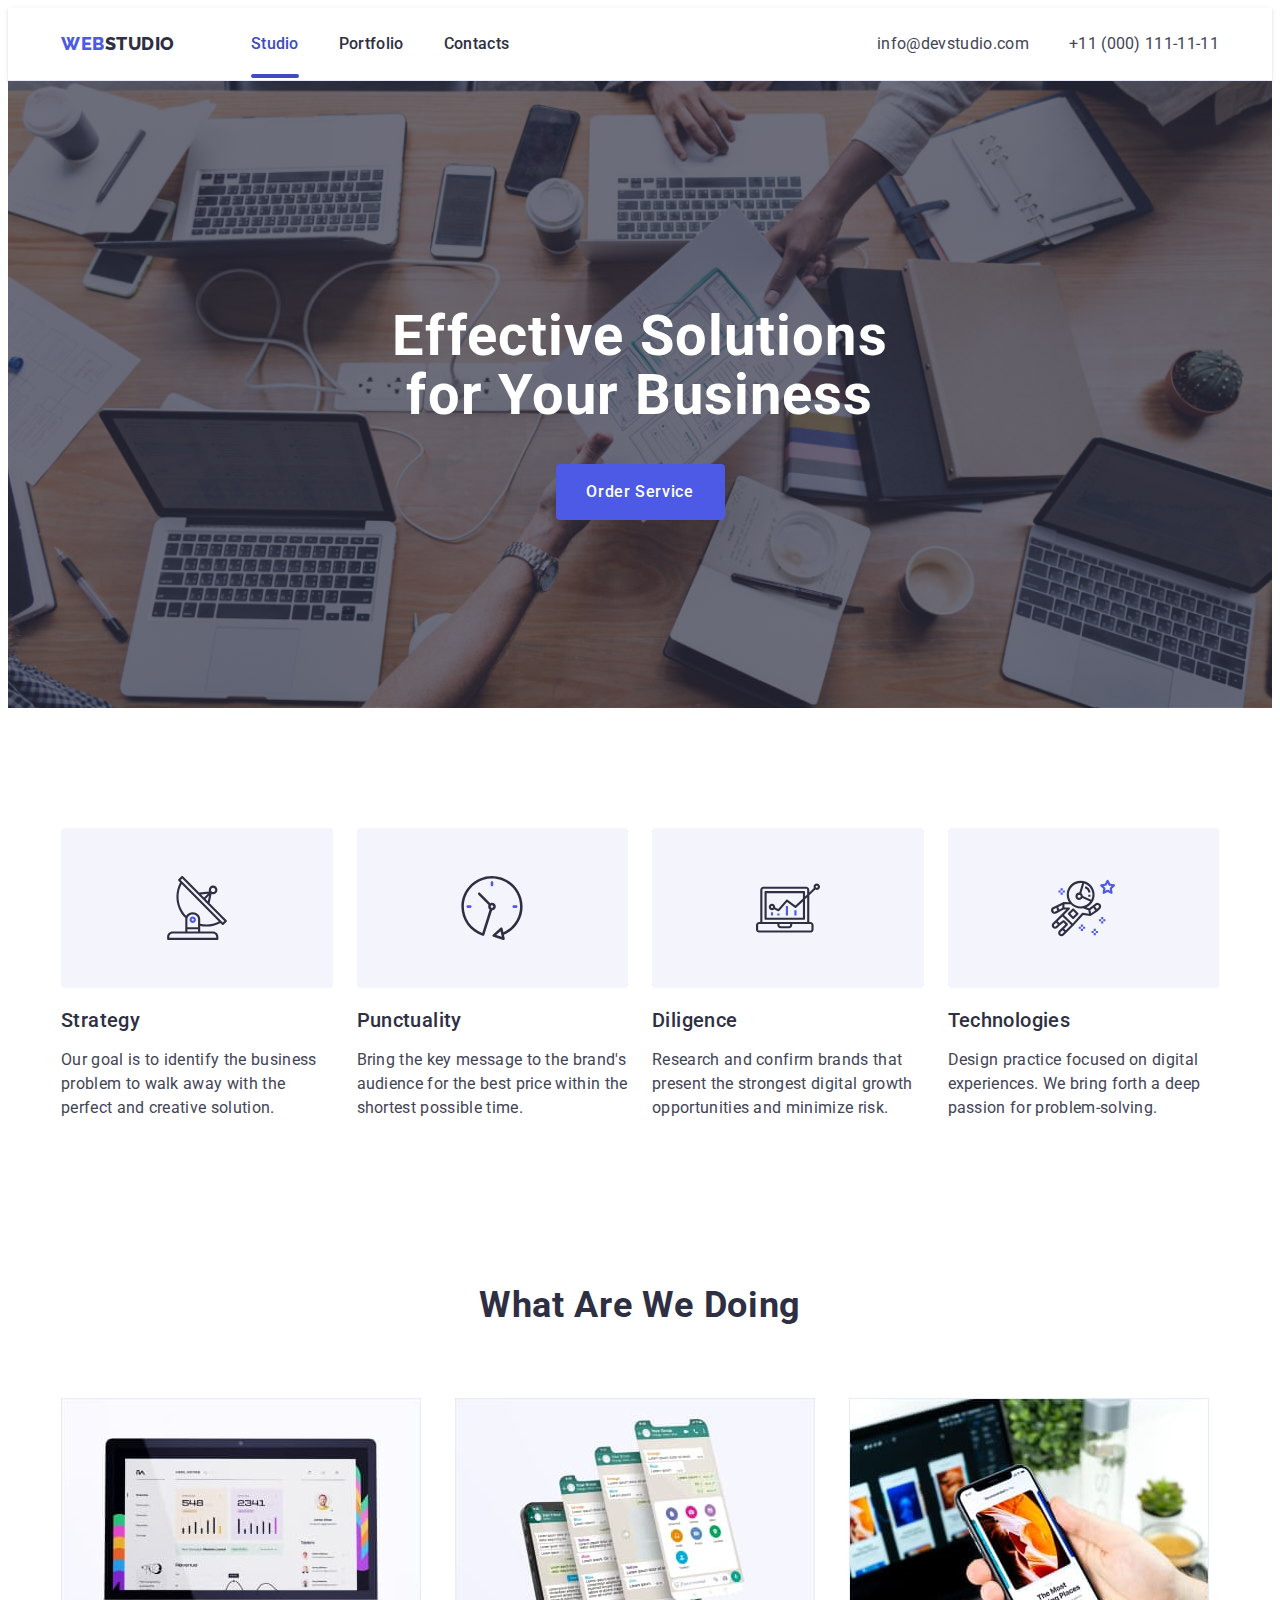
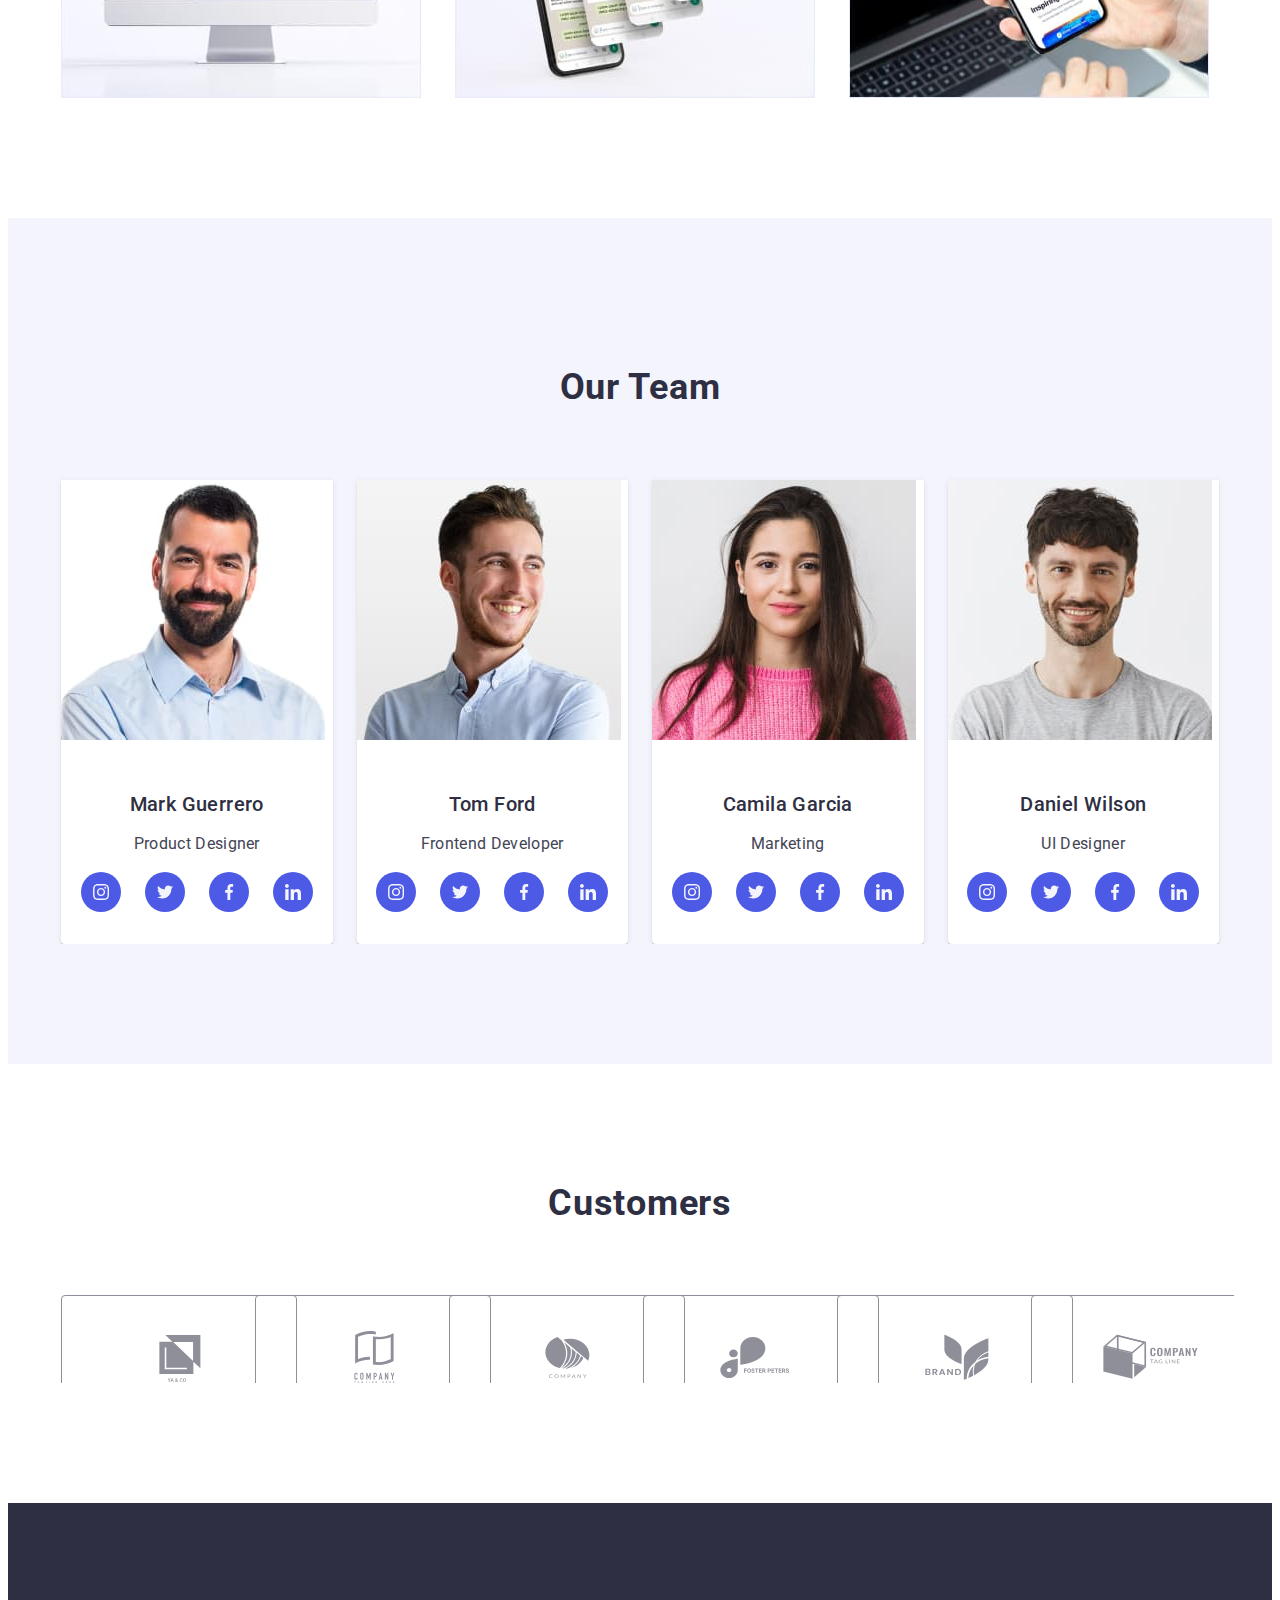
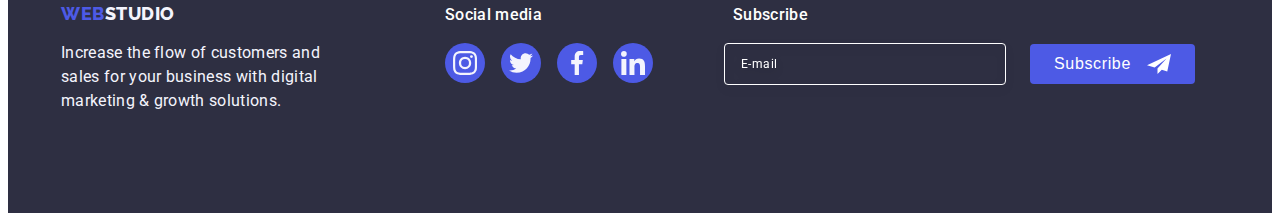
==== index.html @ 688240e3 "Initial commit" ====
<!DOCTYPE html>
<html lang="en">
  <head>
    <meta charset="UTF-8" />
    <meta name="description" content="Effective Solutions for Your Business" />
    <title>Web Studio</title>
    <link rel="preconnect" href="https://fonts.googleapis.com" />
    <link rel="preconnect" href="https://fonts.gstatic.com" />
    <link rel="preconnect" href="https://fonts.gstatic.com" />
    <link
      href="https://fonts.googleapis.com/css2?family=Roboto:wght@400;700&display=swap"
      rel="stylesheet"
    />
    <link rel="preconnect" href="https://fonts.googleapis.com" />
    <link rel="preconnect" href="https://fonts.gstatic.com" crossorigin />
    <link
      href="https://fonts.googleapis.com/css2?family=Raleway:wght@400;700&display=swap"
      rel="stylesheet"
    />
    <link
      rel="stylesheet"
      href="https://cdnjs.cloudflare.com/ajax/libs/modern-normalize/2.0.0/modern-normalize.min.css"
      integrity="sha512-4xo8blKMVCiXpTaLzQSLSw3KFOVPWhm/TRtuPVc4WG6kUgjH6J03IBuG7JZPkcWMxJ5huwaBpOpnwYElP/m6wg=="
      crossorigin="anonymous"
      referrerpolicy="no-referrer"
    />
    <link rel="stylesheet" href="./css/styles.css" />
  </head>
  <body>
    <header class="header">
      <div class="container">
        <nav class="page-nav">
          <a class="logo link" href="./index.html" target="_self"
            >Web<span class="logo-web">Studio</span></a
          >
          <ul class="list">
            <li>
              <a
                class="nav-link link current-page"
                href="./index.html"
                target="_self"
                >Studio</a
              >
            </li>
            <li>
              <a class="nav-link link" href="./portfolio.html" target="_self"
                >Portfolio</a
              >
            </li>
            <li>
              <a class="nav-link link" href="">Contacts</a>
            </li>
          </ul>
        </nav>

        <address class="address">
          <ul class="list">
            <li>
              <a
                class="address-link link"
                href="mailto:info@devstudio.com"
                target="_blank"
                >info@devstudio.com</a
              >
            </li>
            <li>
              <a
                class="address-link link"
                href="tel:+110001111111"
                target="_blank"
                >+11 (000) 111-11-11</a
              >
            </li>
          </ul>
        </address>
      </div>
    </header>
    <main>
      <section class="hero">
        <div class="container">
          <h1 class="page-title">Effective Solutions for Your Business</h1>
          <button class="button" type="button" data-modal-open>
            Order Service
          </button>
        </div>
      </section>

      <section class="section-two">
        <div class="container">
          <h2 hidden class="section-title">List</h2>
          <ul class="list">
            <li class="item">
              <div class="icon-div">
                <svg class="hero-icon" width="64" height="64">
                  <use href="./images/icons.svg#icon-antenna"></use>
                </svg>
              </div>
              <h3 class="title">Strategy</h3>
              <p class="text">
                Our goal is to identify the business problem to walk away with
                the perfect and creative solution.
              </p>
            </li>
            <li class="item">
              <div class="icon-div">
                <svg class="hero-icon" width="64" height="64">
                  <use href="./images/icons.svg#icon-clock"></use>
                </svg>
              </div>
              <h3 class="title">Punctuality</h3>
              <p class="text">
                Bring the key message to the brand's audience for the best price
                within the shortest possible time.
              </p>
            </li>
            <li class="item">
              <div class="icon-div">
                <svg class="hero-icon" width="64" height="64">
                  <use href="./images/icons.svg#icon-diagram"></use>
                </svg>
              </div>
              <h3 class="title">Diligence</h3>
              <p class="text">
                Research and confirm brands that present the strongest digital
                growth opportunities and minimize risk.
              </p>
            </li>
            <li class="item">
              <div class="icon-div">
                <svg class="hero-icon" width="64" height="64">
                  <use href="./images/icons.svg#icon-astronaut"></use>
                </svg>
              </div>
              <h3 class="title">Technologies</h3>
              <p class="text">
                Design practice focused on digital experiences. We bring forth a
                deep passion for problem-solving.
              </p>
            </li>
          </ul>
        </div>
      </section>

      <section class="section-three">
        <div class="container">
          <h2 class="section-title">What are we doing</h2>
          <ul class="list">
            <li class="item">
              <img
                src="./images/rectangle-71.jpg"
                alt="iMac"
                width="360"
                height="300"
              />
            </li>
            <li class="item">
              <img
                src="./images/rectangle-72.jpg"
                alt="iPhone"
                width="360"
                height="300"
              />
            </li>
            <li class="item">
              <img
                src="./images/rectangle-73.jpg"
                alt="Macbook and iPhone"
                width="360"
                height="300"
              />
            </li>
          </ul>
        </div>
      </section>

      <section class="section-four">
        <div class="container">
          <h2 class="section-title">Our Team</h2>
          <ul class="list">
            <li class="team-li">
              <img
                src="./images/img.jpg"
                alt="photo Mark Guerrero"
                width="264"
                height="260"
              />
              <div class="team-desc">
                <h3 class="title">Mark Guerrero</h3>
                <p class="text">Product Designer</p>
                <ul class="list">
                  <li class="item">
                    <a href="" class="team-link">
                      <svg class="icon" width="16" height="16">
                        <use href="./images/icons.svg#icon-instagram"></use>
                      </svg>
                    </a>
                  </li>
                  <li class="item">
                    <a href="" class="team-link">
                      <svg class="icon" width="16" height="16">
                        <use href="./images/icons.svg#icon-twitter"></use>
                      </svg>
                    </a>
                  </li>
                  <li class="item">
                    <a href="" class="team-link">
                      <svg class="icon" width="16" height="16">
                        <use href="./images/icons.svg#icon-facebook"></use>
                      </svg>
                    </a>
                  </li>
                  <li class="item">
                    <a href="" class="team-link">
                      <svg class="icon" width="16" height="16">
                        <use href="./images/icons.svg#icon-linkedin"></use>
                      </svg>
                    </a>
                  </li>
                </ul>
              </div>
            </li>
            <li class="team-li">
              <img
                src="./images/img-2.jpg"
                alt="photo Tom Ford"
                width="264"
                height="260"
              />
              <div class="team-desc">
                <h3 class="title">Tom Ford</h3>
                <p class="text">Frontend Developer</p>
                <ul class="list">
                  <li class="item">
                    <a href="" class="team-link">
                      <svg class="icon" width="16" height="16">
                        <use href="./images/icons.svg#icon-instagram"></use>
                      </svg>
                    </a>
                  </li>
                  <li class="item">
                    <a href="" class="team-link">
                      <svg class="icon" width="16" height="16">
                        <use href="./images/icons.svg#icon-twitter"></use>
                      </svg>
                    </a>
                  </li>
                  <li class="item">
                    <a href="" class="team-link">
                      <svg class="icon" width="16" height="16">
                        <use href="./images/icons.svg#icon-facebook"></use>
                      </svg>
                    </a>
                  </li>
                  <li class="item">
                    <a href="" class="team-link">
                      <svg class="icon" width="16" height="16">
                        <use href="./images/icons.svg#icon-linkedin"></use>
                      </svg>
                    </a>
                  </li>
                </ul>
              </div>
            </li>
            <li class="team-li">
              <img
                src="./images/img-3.jpg"
                alt="photo Camila Garcia"
                width="264"
                height="260"
              />
              <div class="team-desc">
                <h3 class="title">Camila Garcia</h3>
                <p class="text">Marketing</p>
                <ul class="list">
                  <li class="item">
                    <a href="" class="team-link">
                      <svg class="icon" width="16" height="16">
                        <use href="./images/icons.svg#icon-instagram"></use>
                      </svg>
                    </a>
                  </li>
                  <li class="item">
                    <a href="" class="team-link">
                      <svg class="icon" width="16" height="16">
                        <use href="./images/icons.svg#icon-twitter"></use>
                      </svg>
                    </a>
                  </li>
                  <li class="item">
                    <a href="" class="team-link">
                      <svg class="icon" width="16" height="16">
                        <use href="./images/icons.svg#icon-facebook"></use>
                      </svg>
                    </a>
                  </li>
                  <li class="item">
                    <a href="" class="team-link">
                      <svg class="icon" width="16" height="16">
                        <use href="./images/icons.svg#icon-linkedin"></use>
                      </svg>
                    </a>
                  </li>
                </ul>
              </div>
            </li>
            <li class="team-li">
              <img
                src="./images/img-4.jpg"
                alt="photo Daniel Wilson"
                width="264"
                height="260"
              />
              <div class="team-desc">
                <h3 class="title">Daniel Wilson</h3>
                <p class="text">UI Designer</p>
                <ul class="list">
                  <li class="item">
                    <a href="" class="team-link">
                      <svg class="icon" width="16" height="16">
                        <use href="./images/icons.svg#icon-instagram"></use>
                      </svg>
                    </a>
                  </li>
                  <li class="item">
                    <a href="" class="team-link">
                      <svg class="icon" width="16" height="16">
                        <use href="./images/icons.svg#icon-twitter"></use>
                      </svg>
                    </a>
                  </li>
                  <li class="item">
                    <a href="" class="team-link">
                      <svg class="icon" width="16" height="16">
                        <use href="./images/icons.svg#icon-facebook"></use>
                      </svg>
                    </a>
                  </li>
                  <li class="item">
                    <a href="" class="team-link">
                      <svg class="icon" width="16" height="16">
                        <use href="./images/icons.svg#icon-linkedin"></use>
                      </svg>
                    </a>
                  </li>
                </ul>
              </div>
            </li>
          </ul>
        </div>
      </section>
      <section class="section-five">
        <div class="container">
          <h2 class="section-title">Customers</h2>
          <ul class="list">
            <li class="item">
              <a href="" class="link">
                <svg class="customers-icon" width="104" height="56">
                  <use href="./images/icons.svg#icon-logo-6"></use>
                </svg>
              </a>
            </li>
            <li class="item">
              <a href="" class="link">
                <svg class="customers-icon" width="104" height="56">
                  <use href="./images/icons.svg#icon-logo-5"></use>
                </svg>
              </a>
            </li>
            <li class="item">
              <a href="" class="link">
                <svg class="customers-icon" width="104" height="56">
                  <use href="./images/icons.svg#icon-logo-4"></use>
                </svg>
              </a>
            </li>
            <li class="item">
              <a href="" class="link">
                <svg class="customers-icon" width="104" height="56">
                  <use href="./images/icons.svg#icon-logo-3"></use>
                </svg>
              </a>
            </li>
            <li class="item">
              <a href="" class="link">
                <svg class="customers-icon" width="104" height="56">
                  <use href="./images/icons.svg#icon-logo-2"></use>
                </svg>
              </a>
            </li>
            <li class="item">
              <a href="" class="link">
                <svg class="customers-icon" width="104" height="56">
                  <use href="./images/icons.svg#icon-logo-1"></use>
                </svg>
              </a>
            </li>
          </ul>
        </div>
      </section>
    </main>

    <footer class="footer">
      <div class="container">
        <div class="footer-logo-div">
          <a class="logo link" href="./index.html" target="_self"
            >Web<span class="logo-web">Studio</span></a
          >
          <p class="text">
            Increase the flow of customers and sales for your business with
            digital marketing & growth solutions.
          </p>
        </div>
        <div class="footer-social-div">
          <p class="footer-title">Social media</p>
          <ul class="list">
            <li class="item">
              <a href="" class="link">
                <svg class="icon social-icon" width="24" height="24">
                  <use href="./images/icons.svg#icon-instagram"></use>
                </svg>
              </a>
            </li>
            <li class="item">
              <a href="" class="link">
                <svg class="icon social-icon" width="24" height="24">
                  <use href="./images/icons.svg#icon-twitter"></use>
                </svg>
              </a>
            </li>
            <li class="item">
              <a href="" class="link">
                <svg class="icon social-icon" width="24" height="24">
                  <use href="./images/icons.svg#icon-facebook"></use>
                </svg>
              </a>
            </li>
            <li class="item">
              <a href="" class="link">
                <svg class="icon social-icon" width="24" height="24">
                  <use href="./images/icons.svg#icon-linkedin"></use>
                </svg>
              </a>
            </li>
          </ul>
        </div>
        <div class="footer-subscribe-div">
          <p class="footer-subscribe-label">Subscribe</p>
          <form class="footer-form">
            <label class="footer-input-label">
              <input
                type="email"
                class="footer-input"
                placeholder="E-mail"
                name="email"
                id="footer-sub-email"
                required
              />
            </label>
            <button class="subscribe-button" type="submit">
              Subscribe
              <svg width="24" height="24" class="subscribe-button-icon">
                <use href="./images/icons.svg#icon-plane"></use>
              </svg>
            </button>
          </form>
        </div>
      </div>
    </footer>
    <div class="backdrop is-hidden" data-modal>
      <div class="modal">
        <button type="button" data-modal-close class="button-close">
          <svg width="8" height="8">
            <use href="./images/icons.svg#icon-close"></use>
          </svg>
        </button>
        <p class="modal-label">Leave your contacts and we will call you back</p>
        <form class="modal-form">
          <div class="modal-input-container">
            <label class="label-input" for="user-name">Name</label>
            <div class="form-input-div">
              <input
                class="form-input"
                type="text"
                name="user-name"
                id="user-name"
                autofocus
              />
              <svg width="18" height="24" class="form-input-icon">
                <use href="./images/icons.svg#icon-person"></use>
              </svg>
            </div>
          </div>
          <div class="modal-input-container">
            <label class="label-input" for="phone">Phone</label>
            <div class="form-input-div">
              <input class="form-input" type="tel" name="phone" id="phone" />
              <svg width="18" height="24" class="form-input-icon">
                <use href="./images/icons.svg#icon-phone"></use>
              </svg>
            </div>
          </div>
          <div class="modal-input-container">
            <label class="label-input" for="email">Email</label>
            <div class="form-input-div">
              <input class="form-input" type="email" name="email" id="email" />
              <svg width="18" height="24" class="form-input-icon">
                <use href="./images/icons.svg#icon-email"></use>
              </svg>
            </div>
          </div>
          <div class="modal-textarea-container">
            <label class="label-input" for="user-comment">Comment</label>
            <textarea
              class="form-textarea"
              name="user-comment"
              placeholder="Text input"
              id="user-comment"
            ></textarea>
          </div>
          <div class="policy-div">
            <input
              type="checkbox"
              name="user-privacy"
              id="user-privacy"
              class="checkbox visually-hidden"
              value="true"
            />
            <label for="user-privacy" class="label-policy">
              <span class="custom-checkbox">
                <svg class="icon-check" width="10" height="8">
                  <use href="./images/icons.svg#icon-check"></use>
                </svg>
              </span>
              I accept the terms and conditions of the
              <a href="" class="policy-link">Privacy Policy</a>
            </label>
          </div>
          <button type="submit" class="submit-btn">Send</button>
        </form>
      </div>
    </div>
    <script src="./js/modal.js"></script>
  </body>
</html>
---- css/styles.css ----
:root {
  --main-text-color: #2e2f42;
  --hover-link-color: #404bbf;
  --button-default-background: #4d5ae5;
  --button-hover-background: #404bbf;
  --filter-button-default-background: #f4f4fd;
  --filter-button-default-color: #4d5ae5;
  --address-link-color: #434455;
  --ocean-color: #404bbf;
  --white-color: #ffffff;
  --slate-color: #8e8f99;
}

body {
  font-family: "Roboto", sans-serif;
  color: #434455;
  background-color: #ffffff;
  line-height: 1.5;
  letter-spacing: 0.02em;
}

img {
  display: block;
}

.container:not(.footer .container):not(.header .container) {
  display: flex;
  flex-direction: column;
  flex-wrap: wrap;
}

.container {
  max-width: 1158px;
  margin-left: auto;
  margin-right: auto;
  padding: 0 15px;
  overflow: hidden;
}

.logo {
  font-family: "Raleway", sans-serif;
  font-weight: 800;
  font-size: 18px;
  line-height: 1.17;
  letter-spacing: 0.03em;
  text-transform: uppercase;
  color: var(--button-default-background);
  margin-right: 76px;
}

.list {
  display: flex;
  gap: 24px;
  list-style: none;
  font-size: 16px;
  padding: 0;
  margin: 0;
}

.nav-link {
  font-weight: 500;
  font-size: 16px;
  line-height: 1.5;
  letter-spacing: 0.02em;
  color: var(--main-text-color);
  padding: 24px 0;
}

.nav-link:hover,
.nav-link:focus {
  color: var(--hover-link-color);
}

/* .nav-link .link::after{
  text-decoration: underline;
} */

.logo-web {
  color: var(--main-text-color);
}

.address {
  font-style: normal;
}

.address-link {
  font-size: 16px;
  line-height: 1.5;
  letter-spacing: 0.02em;
  color: var(--address-link-color);
  transition: color 250ms cubic-bezier(0.4, 0, 0.2, 1);
}

.title {
  color: var(--main-text-color);
  font-size: 20px;
  font-weight: 500;
  line-height: 1.2;
  letter-spacing: 0.02em;
}

.button {
  font-family: "Roboto", sans-serif;
  cursor: pointer;
  font-size: 16px;
  letter-spacing: 0.04em;
  font-weight: 500;
  line-height: 1.5;
}

.link {
  text-decoration: none;
}

.link:hover,
.link:focus {
  text-decoration: underline;
  color: var(--hover-link-color);
}

.address:hover {
  color: var(--hover-link-color);
}

.hero .button {
  color: white;
  background-color: var(--button-default-background);
  min-width: 169px;
  height: 56px;
  border: none;
  border-radius: 4px;
  transition: background-color 250ms cubic-bezier(0.4, 0, 0.2, 1);
}

.section-two {
  padding: 120px 0;
}

.section-two .item {
  width: calc((100% - 72px) / 4);
}

.section-two .item .title {
  margin-bottom: 8px;
}

.section-three {
  padding-bottom: 120px;
}

.section-three .item {
  width: calc((100% - 48px) / 3);
}

.button:hover,
.button:focus {
  background-color: var(--button-hover-background);
  color: white;
}

.hero {
  max-width: 1440px;
  margin-left: auto;
  margin-right: auto;
  background-image: linear-gradient(
      to bottom,
      rgba(46, 47, 66, 0.7),
      rgba(46, 47, 66, 0.7)
    ),
    url(../images/office.jpg);
  background-repeat: no-repeat;
  background-size: cover;
  background-position: center;
  background-color: var(--main-text-color);
}

.page-title {
  font-size: 56px;
  line-height: 1.07;
  text-align: center;
  letter-spacing: 0.02em;
  color: #ffffff;
  max-width: 496px;
}

.text {
  font-size: 16px;
  line-height: 1.5;
  letter-spacing: 0.02em;
  color: var(--address-link-color);
}

.section-title {
  font-size: 36px;
  line-height: 1.11;
  text-align: center;
  text-transform: capitalize;
  color: var(--main-text-color);
  letter-spacing: 0.02em;
  margin-bottom: 72px;
}

.section-four {
  padding: 120px 0;
  background-color: #f4f4fd;
}

.section-four .list {
  justify-content: center;
  align-items: center;
}

.section-four .item {
  width: 40px;
  height: 40px;
}

.team-li {
  background-color: #ffffff;
  width: calc((100% - 72px) / 4);
  border-radius: 0px 0px 4px 4px;
  box-shadow: 0px 1px 6px rgba(46, 47, 66, 0.08),
    0px 1px 1px rgba(46, 47, 66, 0.16), 0px 2px 1px rgba(46, 47, 66, 0.08);
}

.team-desc {
  padding: 32px 0;
}

.team-desc .title {
  text-align: center;
  margin-bottom: 8px;
}

.team-desc .text {
  text-align: center;
}

.header {
  border-bottom: 1px solid #e7e9fc;
  box-shadow: 0px 2px 1px rgba(46, 47, 66, 0.08),
    0px 1px 1px rgba(46, 47, 66, 0.16), 0px 1px 6px rgba(46, 47, 66, 0.08);
}

.header .container {
  display: flex;
  flex-direction: row;
  justify-content: space-between;
  align-items: center;
  flex-wrap: nowrap;
  gap: 50px;
}

.page-nav {
  display: flex;
  align-items: center;
}

.page-nav .list {
  display: flex;
  gap: 40px;
  padding: 24px 0;
  margin: 0 0;
}

.address .list {
  display: flex;
  gap: 40px;
}

.hero {
  padding: 188px 0;
}

.hero .container {
  display: flex;
  flex-direction: column;
  align-items: center;
}

.address {
  flex-shrink: 0;
}

.section-filter {
  padding: 96px 0 120px;
}

.section-filter .list {
  justify-content: center;
  flex-wrap: wrap;
}

.filter-buttons {
  margin-bottom: 72px;
}

.filter-buttons .button {
  transition: color 250ms cubic-bezier(0.4, 0, 0.2, 1),
    background-color 250ms cubic-bezier(0.4, 0, 0.2, 1),
    border-color 250ms cubic-bezier(0.4, 0, 0.2, 1),
    box-shadow 250ms cubic-bezier(0.4, 0, 0.2, 1);
}

.list .button {
  color: var(--filter-button-default-color);
  background-color: var(--filter-button-default-background);
  border: 1px solid #e7e9fc;
  padding: 12px 24px;
  border-radius: 4px;
}

.filter-buttons .button:hover,
.filter-buttons .button:focus {
  border: 1px solid transparent;
  background-color: var(--button-hover-background);
  color: white;
  box-shadow: 0px 3px 1px rgba(0, 0, 0, 0.1), 0px 2px 1px rgba(0, 0, 0, 0.08),
    0px 2px 2px rgba(0, 0, 0, 0.12);
}

.filter-list {
  column-gap: 24px;
  row-gap: 48px;
}

.filter-list .item {
  width: calc((100% - 48px) / 3);
}

.filter-list .item-desc {
  padding: 32px 16px;
  border: 1px solid #e7e9fc;
  border-top: none;
}

.filter-list .title {
  margin-bottom: 8px;
}

.filter-list .link {
  display: block;
  transition: box-shadow 250ms cubic-bezier(0.4, 0, 0.2, 1);
}

.filter-list .link:hover,
.filter-list .link:focus {
  box-shadow: 0px 1px 6px rgba(46, 47, 66, 0.08),
    0px 1px 1px rgba(46, 47, 66, 0.16), 0px 2px 1px rgba(46, 47, 66, 0.08);
}

.icon-div {
  display: flex;
  justify-content: center;
  align-items: center;
  background: #f4f4fd;
  height: 112px;
  border-radius: 4px;
  padding: 24px 0;
  margin-bottom: 8px;
}

.icon {
  fill: #f4f4fd;
}

.team-link {
  width: 100%;
  height: 100%;
  background-color: #4d5ae5;
  border-radius: 50%;
  display: flex;
  align-items: center;
  justify-content: center;
  transition: background-color 250ms cubic-bezier(0.4, 0, 0.2, 1);
}

.team-link:hover,
.team-link:focus {
  background-color: var(--ocean-color);
}

.section-five {
  padding: 120px 0;
}

.section-five .section-title {
  margin-top: 0;
  margin-bottom: 72px;
}

.section-five .item {
  height: 88px;
}

.section-five .link {
  display: flex;
  align-items: center;
  justify-content: center;
  padding: 16px 32px;
  border: 1px solid #8e8f99;
  border-radius: 4px;
  fill: #8e8f99;
  color: #8e8f99;
  width: 100%;
  height: 100%;
  transition: border-color 250ms cubic-bezier(0.4, 0, 0.2, 1),
    color 250ms cubic-bezier(0.4, 0, 0.2, 1);
}

.section-five .link:hover,
.section-five .link:focus {
  color: #404bbf;
  border-color: #404bbf;
  fill: #404bbf;
}

/* .section-five .list {
  display: flex;
  flex-wrap: wrap;
} */

.customers-icon {
  fill: currentColor;
}

/* .customers-icon:hover {
  fill: var(--ocean-color);
} */

.overlay {
  position: relative;
  overflow: hidden;
}

.overlay .text {
  position: absolute;
  color: #f4f4fd;
  padding: 40px 32px;
  top: 0;
  left: 0;
  width: 100%;
  height: 100%;
  transform: translateY(100%);
  transition: transform 250ms cubic-bezier(0.4, 0, 0.2, 1);
  background-color: #4d5ae5;
  margin: 0 0;
}

.section-filter .link:hover .text,
.section-filter .link:focus .text {
  transform: translateY(0%);
}

.backdrop {
  position: fixed;
  background: rgba(46, 47, 66, 0.4);
  width: 100%;
  height: 100%;
  top: 0;
  left: 0;
  transition: opacity 250ms cubic-bezier(0.4, 0, 0.2, 1),
    visibility 250ms cubic-bezier(0.4, 0, 0.2, 1);
}

.is-hidden {
  visibility: hidden;
  opacity: 0;
  pointer-events: none;
}

.modal {
  position: absolute;
  background: #fcfcfc;
  left: 50%;
  top: 50%;
  transform: translate(-50%, -50%);
  width: 408px;
  min-height: 584px;
  box-shadow: 0px 1px 1px rgba(0, 0, 0, 0.14), 0px 1px 3px rgba(0, 0, 0, 0.12),
    0px 2px 1px rgba(0, 0, 0, 0.2);
  border-radius: 4px;
  transition: transform 250ms cubic-bezier(0.4, 0, 0.2, 1);
  padding: 72px 24px 24px;
}

.modal .button-close {
  display: flex;
  align-items: center;
  justify-content: center;
  position: absolute;
  background: #e7e9fc;
  border: 1px solid rgba(0, 0, 0, 0.1);
  border-radius: 50%;
  width: 24px;
  height: 24px;
  right: 24px;
  top: 24px;
  z-index: 10;
  cursor: pointer;
  fill: var(--main-text-color);
  padding: 0;
  transition: background-color 250ms cubic-bezier(0.4, 0, 0.2, 1),
    border 250ms cubic-bezier(0.4, 0, 0.2, 1);
}

.modal .button-close:hover,
.modal .button-close:focus {
  border: none;
  background-color: var(--ocean-color);
  fill: var(--white-color);
}

.modal .button-close svg {
  fill: inherit;
  transition: fill 250ms cubic-bezier(0.4, 0, 0.2, 1);
}

.current-page {
  position: relative;
  color: #404bbf;
  transition: color 250ms cubic-bezier(0.4, 0, 0.2, 1);
}
.current-page::after {
  content: "";
  height: 4px;
  width: 100%;
  bottom: -1px;
  left: 0;
  background-color: #404bbf;
  border-radius: 2px;
  position: absolute;
}

.footer {
  background-color: var(--main-text-color);
  padding: 100px 0;
}

.footer-title {
  font-weight: 500;
  font-size: 16px;
  line-height: 1.5;
  color: #f4f4fd;
  letter-spacing: 0.02em;
  color: var(--white-color);
  margin-bottom: 16px;
  margin-top: 0;
}

.footer .list {
  gap: 16px;
}

.footer-logo-div {
  margin-right: 120px;
}

.footer .container {
  display: flex;
  /* gap: 120px; */
  /* align-items: baseline; */
}

.footer-logo-div .link {
  display: inline-block;
  margin-bottom: 16px;
}

.footer .logo-web {
  color: #f4f4fd;
}

.footer-logo-div .text {
  max-width: 264px;
  color: #f4f4fd;
  margin: 0 0;
}

.footer-social-div {
  margin-right: 80px;
}

.footer-social-div .item {
  width: 40px;
  height: 40px;
}

.footer-social-div .link {
  width: 100%;
  height: 100%;
  background-color: var(--button-default-background);
  border-radius: 50%;
  display: flex;
  justify-content: center;
  align-items: center;
  transition: background-color 250ms cubic-bezier(0.4, 0, 0.2, 1);
}

.footer-social-div .link:hover,
.footer-social-div .link:focus {
  background-color: #31d0aa;
}

.footer-form {
  display: flex;
  justify-content: center;
  align-items: center;
  max-width: 453px;
  gap: 24px;
}

input,
textarea {
  font-family: inherit;
  border: none;
  margin: 0;
  padding: 0;
}

.footer-input {
  width: 264px;
  height: 40px;
  border-radius: 4px;
  border: 1px solid #ffffff;
  background-color: transparent;
  padding-left: 16px;
  color: var(--white-color);
  outline: none;
  font-size: 12px;
  line-height: 1.5;
  letter-spacing: 0.04em;
  filter: drop-shadow(0px 4px 4px rgba(0, 0, 0, 0.15));
  transition: border-color 250ms cubic-bezier(0.4, 0, 0.2, 1);
}

.footer-input:focus-within {
  border-color: var(--button-default-background);
}

.footer-input::placeholder {
  color: var(--white-color);
  font-style: normal;
  font-weight: 400;
  font-size: 12px;
  line-height: 24px;
  letter-spacing: 0.04em;
}

.subscribe-button {
  min-width: 165px;
  height: 40px;
  display: flex;
  align-items: center;
  justify-content: center;
  letter-spacing: 0.04em;
  color: var(--white-color);
  background-color: var(--button-default-background);
  border-radius: 4px;
  border: none;
  fill: currentColor;
  cursor: pointer;
  font-size: 16px;
  font-weight: 500;
  line-height: 1.5;
  transition: background-color 250ms cubic-bezier(0.4, 0, 0.2, 1);
}

.subscribe-button:is(:hover, :focus) {
  background-color: var(--button-hover-background);
}

.footer-subscribe-label {
  margin: 0 0 16px 0;
  font-weight: 500;
  font-size: 16px;
  line-height: 24px;
  letter-spacing: 0.02em;
  color: #ffffff;
}

.subscribe-button-icon {
  margin-left: 16px;
}

.modal-label {
  font-weight: 500;
  font-size: 16px;
  line-height: 1.5;
  text-align: center;
  letter-spacing: 0.02em;
  color: var(--main-text-color);
  margin-bottom: 16px;
}

/* .modal-form {
  display: flex;
  flex-direction: column;
  align-items: stretch;
  gap: 8px;
} */

.label-input {
  display: block;
  margin-bottom: 4px;
  font-size: 12px;
  line-height: 1.17;
  letter-spacing: 0.04em;
  color: var(--slate-color);
}

.form-input-div {
  position: relative;
}

.form-input-icon {
  padding: 6px 3px;
  position: absolute;
  left: 16px;
  top: 50%;
  transform: translateY(-50%);
  fill: var(--main-text-color);
  transition: fill 250ms cubic-bezier(0.4, 0, 0.2, 1);
}

.form-input {
  padding-left: 38px;
  border: 1px solid rgba(46, 47, 66, 0.4);
  border-radius: 4px;
  height: 40px;
  width: 100%;
  transition: border-color 250ms cubic-bezier(0.4, 0, 0.2, 1);
  background-color: transparent;
  outline: transparent;
}

.form-input:focus {
  border-color: var(--button-default-background);
}

.form-input:focus + svg {
  fill: var(--button-default-background);
}

.form-textarea {
  padding: 8px 16px;
  border: 1px solid rgba(46, 47, 66, 0.4);
  border-radius: 4px;
  resize: none;
  width: 100%;
  height: 120px;
  font-size: 12px;
  line-height: 1.17;
  letter-spacing: 0.04em;
  color: rgba(46, 47, 66, 0.4);
  background-color: transparent;
  outline: transparent;
  transition: border-color 250ms cubic-bezier(0.4, 0, 0.2, 1);
}

.form-textarea::placeholder {
  font-weight: 400;
  font-size: 12px;
  line-height: 1.16;
  letter-spacing: 0.04em;
  color: rgba(46, 47, 66, 0.4);
}

.form-textarea:focus-within {
  border-color: var(--button-default-background);
}

.submit-btn {
  display: block;
  border: none;
  min-width: 169px;
  height: 56px;
  background-color: var(--button-default-background);
  box-shadow: 0px 4px 4px rgba(0, 0, 0, 0.15);
  border-radius: 4px;
  margin: 0 auto;
  color: var(--white-color);
  font-weight: 500;
  font-size: 16px;
  line-height: 1.5;
  letter-spacing: 0.04em;
  cursor: pointer;
  transition: background-color 250ms cubic-bezier(0.4, 0, 0.2, 1);
}

.submit-btn:is(:hover, :focus) {
  background-color: var(--button-hover-background);
}

.visually-hidden {
  position: absolute;
  width: 1px;
  height: 1px;
  margin: -1px;
  border: 0;
  padding: 0;
  white-space: nowrap;
  clip-path: inset(100%);
  clip: rect(0 0 0 0);
  overflow: hidden;
}

.custom-checkbox {
  display: inline-flex;
  justify-content: center;
  align-items: center;
  width: 16px;
  height: 16px;
  border: 1px solid rgba(46, 47, 66, 0.4);
  border-radius: 2px;
  position: relative;
  margin-right: 8px;
  transition: background-color 250ms cubic-bezier(0.4, 0, 0.2, 1),
    border 250ms cubic-bezier(0.4, 0, 0.2, 1),
    fill 250ms cubic-bezier(0.4, 0, 0.2, 1);
  fill: transparent;
}

/* .icon-check {
  fill: transparent;
} */

.modal-form .checkbox:checked + .label-policy .custom-checkbox {
  background-color: var(--ocean-color);
  border: none;
}

.modal-form .checkbox:checked + .label-policy .custom-checkbox {
  fill: var(--filter-button-default-background);
}

.policy-div {
  margin-bottom: 24px;
}

.label-policy {
  font-size: 12px;
  line-height: 1.17;
  letter-spacing: 0.04em;
  color: var(--slate-color);
}

.policy-link {
  color: var(--button-default-background);
}

.modal-form-container {
  margin-bottom: 8px;
}

.modal-input-container {
  margin-bottom: 8px;
}

.modal-textarea-container {
  margin-bottom: 16px;
}
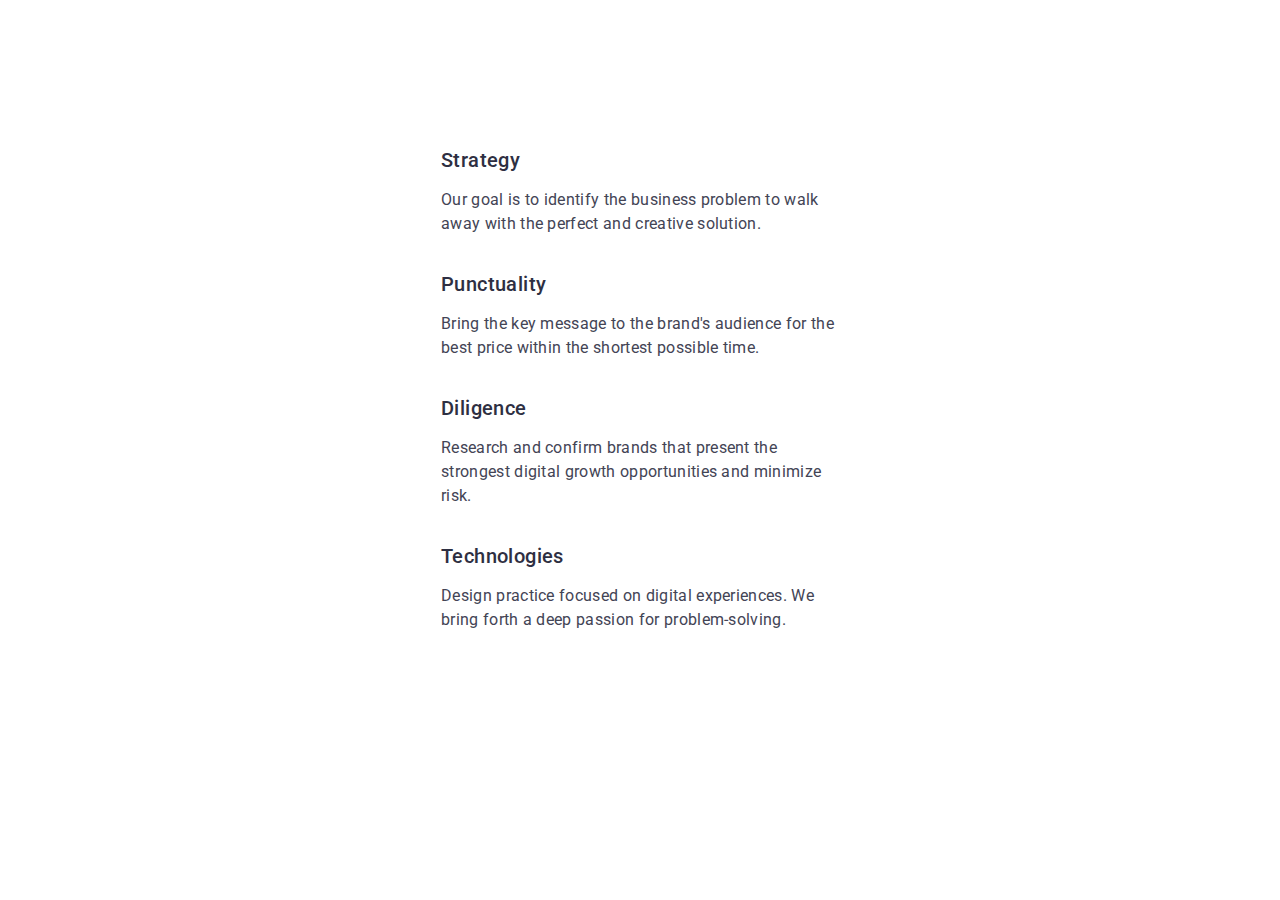
==== commit 65524b18: "hw-06-v1.01" ====
--- a/index.html
+++ b/index.html
@@ -25,9 +25,10 @@
       referrerpolicy="no-referrer"
     />
     <link rel="stylesheet" href="./css/styles.css" />
+    <link rel="stylesheet" href="./css/media.css" />
   </head>
   <body>
-    <header class="header">
+    <!-- <header class="header">
       <div class="container">
         <nav class="page-nav">
           <a class="logo link" href="./index.html" target="_self"
@@ -74,16 +75,16 @@
           </ul>
         </address>
       </div>
-    </header>
+    </header> -->
     <main>
-      <section class="hero">
+      <!-- <section class="hero">
         <div class="container">
           <h1 class="page-title">Effective Solutions for Your Business</h1>
           <button class="button" type="button" data-modal-open>
             Order Service
           </button>
         </div>
-      </section>
+      </section> -->
 
       <section class="section-two">
         <div class="container">
@@ -141,7 +142,7 @@
         </div>
       </section>
 
-      <section class="section-three">
+      <!-- <section class="section-three">
         <div class="container">
           <h2 class="section-title">What are we doing</h2>
           <ul class="list">
@@ -171,9 +172,9 @@
             </li>
           </ul>
         </div>
-      </section>
-
-      <section class="section-four">
+      </section> -->
+
+      <!-- <section class="section-four">
         <div class="container">
           <h2 class="section-title">Our Team</h2>
           <ul class="list">
@@ -347,8 +348,9 @@
             </li>
           </ul>
         </div>
-      </section>
-      <section class="section-five">
+      </section> -->
+
+      <!-- <section class="section-five">
         <div class="container">
           <h2 class="section-title">Customers</h2>
           <ul class="list">
@@ -396,10 +398,10 @@
             </li>
           </ul>
         </div>
-      </section>
+      </section> -->
     </main>
 
-    <footer class="footer">
+    <!-- <footer class="footer">
       <div class="container">
         <div class="footer-logo-div">
           <a class="logo link" href="./index.html" target="_self"
@@ -465,8 +467,9 @@
           </form>
         </div>
       </div>
-    </footer>
-    <div class="backdrop is-hidden" data-modal>
+    </footer> -->
+
+    <!-- <div class="backdrop is-hidden" data-modal>
       <div class="modal">
         <button type="button" data-modal-close class="button-close">
           <svg width="8" height="8">
@@ -536,9 +539,9 @@
             </label>
           </div>
           <button type="submit" class="submit-btn">Send</button>
-        </form>
+        </form> 
       </div>
-    </div>
+    </div>-->
     <script src="./js/modal.js"></script>
   </body>
 </html>
--- a/css/styles.css
+++ b/css/styles.css
@@ -23,18 +23,11 @@
   display: block;
 }
 
-.container:not(.footer .container):not(.header .container) {
-  display: flex;
-  flex-direction: column;
-  flex-wrap: wrap;
-}
-
 .container {
+  width: 100%;
   max-width: 1158px;
-  margin-left: auto;
-  margin-right: auto;
+  margin: 0 auto;
   padding: 0 15px;
-  overflow: hidden;
 }
 
 .logo {
@@ -50,7 +43,7 @@
 
 .list {
   display: flex;
-  gap: 24px;
+  flex-wrap: wrap;
   list-style: none;
   font-size: 16px;
   padding: 0;
@@ -70,10 +63,6 @@
 .nav-link:focus {
   color: var(--hover-link-color);
 }
-
-/* .nav-link .link::after{
-  text-decoration: underline;
-} */
 
 .logo-web {
   color: var(--main-text-color);
@@ -132,17 +121,21 @@
   transition: background-color 250ms cubic-bezier(0.4, 0, 0.2, 1);
 }
 
+/* -----------Section two----------------- */
+
 .section-two {
   padding: 120px 0;
 }
 
 .section-two .item {
-  width: calc((100% - 72px) / 4);
+  /* width: calc((100% - 72px) / 4); */
 }
 
 .section-two .item .title {
   margin-bottom: 8px;
 }
+
+/* -----------Section three----------------- */
 
 .section-three {
   padding-bottom: 120px;
--- a/css/media.css
+++ b/css/media.css
@@ -0,0 +1,15 @@
+@media screen and (min-width: 428px) {
+  .container {
+    max-width: 398px;
+  }
+
+  /* -----------Section two----------------- */
+
+  .section-two .list {
+    width: 100%;
+  }
+
+  .section-two .icon-div {
+    display: none;
+  }
+}
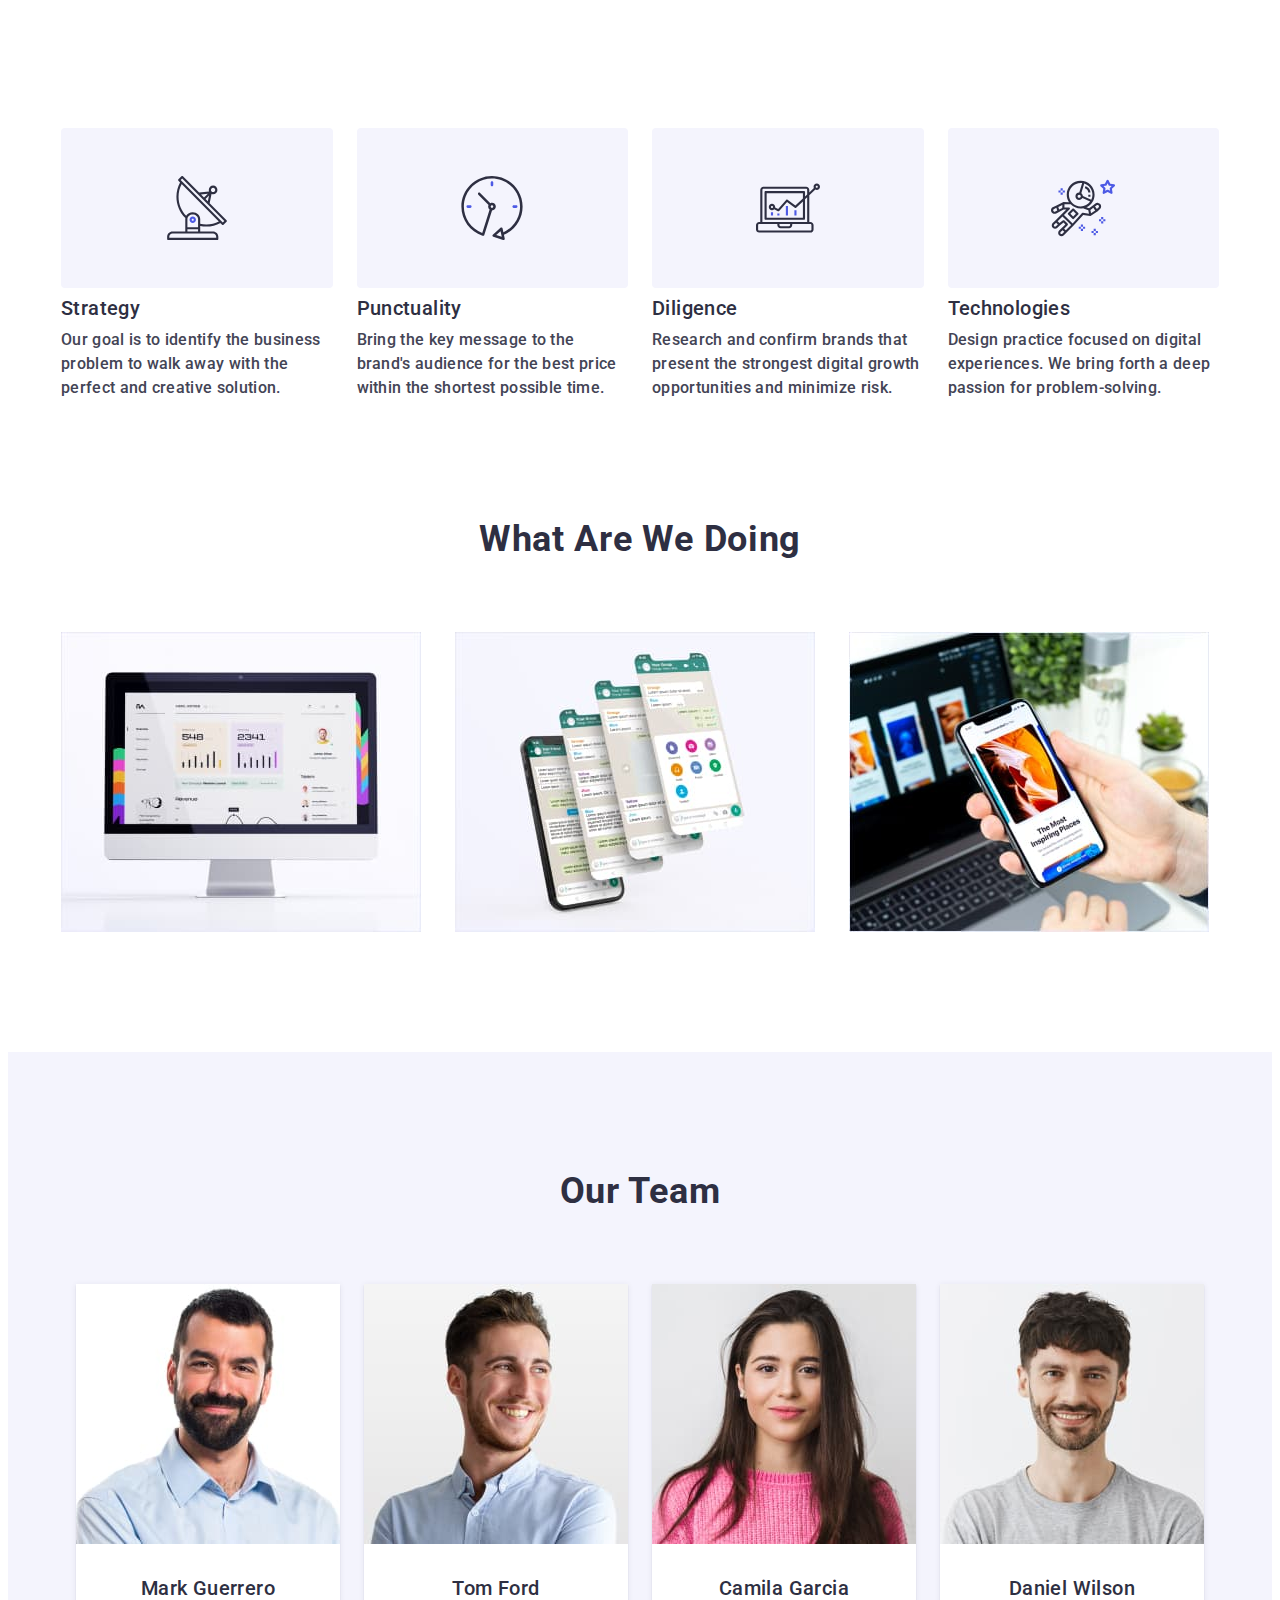
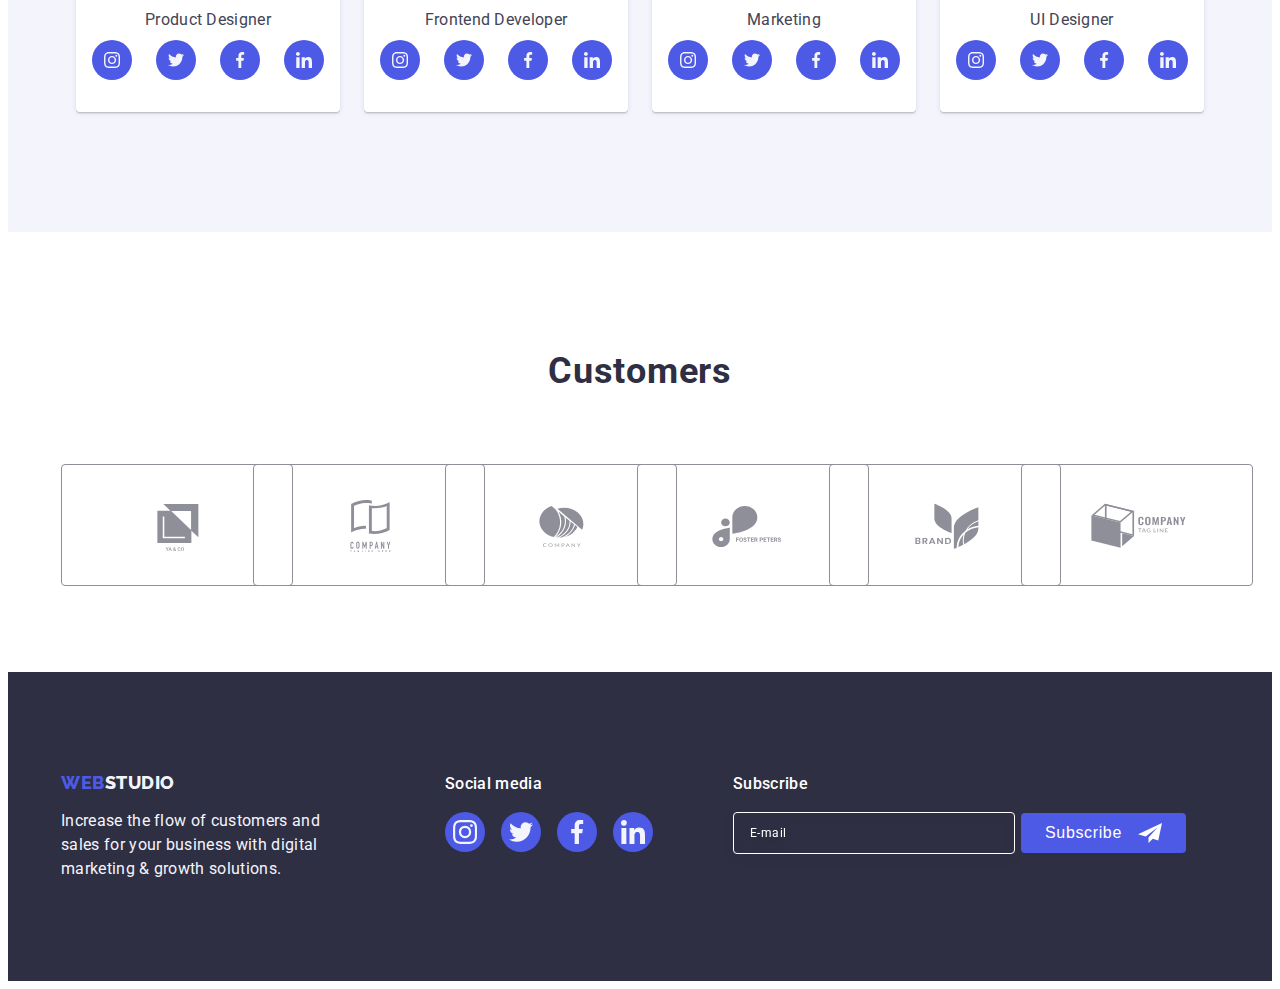
==== commit 428bd17b: "hw-06-v1.02" ====
--- a/index.html
+++ b/index.html
@@ -4,6 +4,7 @@
     <meta charset="UTF-8" />
     <meta name="description" content="Effective Solutions for Your Business" />
     <title>Web Studio</title>
+    <meta name="viewport" content="width=device-width, initial-scale=1.0" />
     <link rel="preconnect" href="https://fonts.googleapis.com" />
     <link rel="preconnect" href="https://fonts.gstatic.com" />
     <link rel="preconnect" href="https://fonts.gstatic.com" />
@@ -142,7 +143,7 @@
         </div>
       </section>
 
-      <!-- <section class="section-three">
+      <section class="section-three">
         <div class="container">
           <h2 class="section-title">What are we doing</h2>
           <ul class="list">
@@ -172,12 +173,12 @@
             </li>
           </ul>
         </div>
-      </section> -->
-
-      <!-- <section class="section-four">
+      </section>
+
+      <section class="section-four">
         <div class="container">
           <h2 class="section-title">Our Team</h2>
-          <ul class="list">
+          <ul class="list team-list">
             <li class="team-li">
               <img
                 src="./images/img.jpg"
@@ -188,7 +189,7 @@
               <div class="team-desc">
                 <h3 class="title">Mark Guerrero</h3>
                 <p class="text">Product Designer</p>
-                <ul class="list">
+                <ul class="list team-soc-list">
                   <li class="item">
                     <a href="" class="team-link">
                       <svg class="icon" width="16" height="16">
@@ -230,7 +231,7 @@
               <div class="team-desc">
                 <h3 class="title">Tom Ford</h3>
                 <p class="text">Frontend Developer</p>
-                <ul class="list">
+                <ul class="list team-soc-list">
                   <li class="item">
                     <a href="" class="team-link">
                       <svg class="icon" width="16" height="16">
@@ -272,7 +273,7 @@
               <div class="team-desc">
                 <h3 class="title">Camila Garcia</h3>
                 <p class="text">Marketing</p>
-                <ul class="list">
+                <ul class="list team-soc-list">
                   <li class="item">
                     <a href="" class="team-link">
                       <svg class="icon" width="16" height="16">
@@ -314,7 +315,7 @@
               <div class="team-desc">
                 <h3 class="title">Daniel Wilson</h3>
                 <p class="text">UI Designer</p>
-                <ul class="list">
+                <ul class="list team-soc-list">
                   <li class="item">
                     <a href="" class="team-link">
                       <svg class="icon" width="16" height="16">
@@ -348,9 +349,9 @@
             </li>
           </ul>
         </div>
-      </section> -->
-
-      <!-- <section class="section-five">
+      </section>
+
+      <section class="section-five">
         <div class="container">
           <h2 class="section-title">Customers</h2>
           <ul class="list">
@@ -398,10 +399,10 @@
             </li>
           </ul>
         </div>
-      </section> -->
+      </section>
     </main>
 
-    <!-- <footer class="footer">
+    <footer class="footer">
       <div class="container">
         <div class="footer-logo-div">
           <a class="logo link" href="./index.html" target="_self"
@@ -467,7 +468,7 @@
           </form>
         </div>
       </div>
-    </footer> -->
+    </footer>
 
     <!-- <div class="backdrop is-hidden" data-modal>
       <div class="modal">
--- a/css/styles.css
+++ b/css/styles.css
@@ -23,6 +23,17 @@
   display: block;
 }
 
+h1,
+h2,
+h3,
+h4,
+h5,
+h6,
+p {
+  margin: 0;
+  padding: 0;
+}
+
 .container {
   width: 100%;
   max-width: 1158px;
@@ -38,12 +49,9 @@
   letter-spacing: 0.03em;
   text-transform: uppercase;
   color: var(--button-default-background);
-  margin-right: 76px;
 }
 
 .list {
-  display: flex;
-  flex-wrap: wrap;
   list-style: none;
   font-size: 16px;
   padding: 0;
@@ -123,26 +131,39 @@
 
 /* -----------Section two----------------- */
 
+.section-two .list {
+  display: flex;
+  flex-wrap: wrap;
+  gap: 72px 24px;
+}
+
 .section-two {
-  padding: 120px 0;
-}
-
-.section-two .item {
-  /* width: calc((100% - 72px) / 4); */
+  padding: 96px 0;
 }
 
 .section-two .item .title {
-  margin-bottom: 8px;
+  font-size: 36px;
+  text-align: center;
+  margin: 0 auto 8px;
+  font-weight: 700;
+  line-height: 1.11;
+  letter-spacing: 0.72px;
+  text-transform: capitalize;
+}
+
+.section-two .item .text {
+  font-weight: 500;
+  line-height: 1.5;
+}
+
+.section-two .icon-div {
+  display: none;
 }
 
 /* -----------Section three----------------- */
 
 .section-three {
-  padding-bottom: 120px;
-}
-
-.section-three .item {
-  width: calc((100% - 48px) / 3);
+  display: none;
 }
 
 .button:hover,
@@ -193,13 +214,26 @@
   margin-bottom: 72px;
 }
 
+/* -----------Section four----------------- */
+
 .section-four {
-  padding: 120px 0;
+  padding: 96px 0;
   background-color: #f4f4fd;
 }
 
-.section-four .list {
-  justify-content: center;
+.section-four .team-list {
+  display: flex;
+  flex-wrap: wrap;
+  justify-content: center;
+  align-items: center;
+  gap: 72px 24px;
+}
+
+.section-four .team-soc-list {
+  display: flex;
+  flex-wrap: wrap;
+  justify-content: center;
+  gap: 24px;
   align-items: center;
 }
 
@@ -210,7 +244,7 @@
 
 .team-li {
   background-color: #ffffff;
-  width: calc((100% - 72px) / 4);
+  /* width: calc((100% - 72px) / 4); */
   border-radius: 0px 0px 4px 4px;
   box-shadow: 0px 1px 6px rgba(46, 47, 66, 0.08),
     0px 1px 1px rgba(46, 47, 66, 0.16), 0px 2px 1px rgba(46, 47, 66, 0.08);
@@ -227,6 +261,7 @@
 
 .team-desc .text {
   text-align: center;
+  margin-bottom: 8px;
 }
 
 .header {
@@ -342,17 +377,6 @@
     0px 1px 1px rgba(46, 47, 66, 0.16), 0px 2px 1px rgba(46, 47, 66, 0.08);
 }
 
-.icon-div {
-  display: flex;
-  justify-content: center;
-  align-items: center;
-  background: #f4f4fd;
-  height: 112px;
-  border-radius: 4px;
-  padding: 24px 0;
-  margin-bottom: 8px;
-}
-
 .icon {
   fill: #f4f4fd;
 }
@@ -373,8 +397,10 @@
   background-color: var(--ocean-color);
 }
 
+/* -----------Section five----------------- */
+
 .section-five {
-  padding: 120px 0;
+  padding: 96px 0;
 }
 
 .section-five .section-title {
@@ -382,15 +408,22 @@
   margin-bottom: 72px;
 }
 
+.section-five .list {
+  display: flex;
+  flex-wrap: wrap;
+  gap: 72px 16px;
+}
+
 .section-five .item {
   height: 88px;
+  width: calc((100% - 16px) / 2);
 }
 
 .section-five .link {
   display: flex;
   align-items: center;
   justify-content: center;
-  padding: 16px 32px;
+  padding: 16px 31px;
   border: 1px solid #8e8f99;
   border-radius: 4px;
   fill: #8e8f99;
@@ -408,18 +441,9 @@
   fill: #404bbf;
 }
 
-/* .section-five .list {
-  display: flex;
-  flex-wrap: wrap;
-} */
-
 .customers-icon {
   fill: currentColor;
 }
-
-/* .customers-icon:hover {
-  fill: var(--ocean-color);
-} */
 
 .overlay {
   position: relative;
@@ -525,9 +549,19 @@
   position: absolute;
 }
 
+/*---------------Footer------------------*/
+
 .footer {
   background-color: var(--main-text-color);
-  padding: 100px 0;
+}
+
+.footer .container {
+  display: flex;
+  flex-wrap: wrap;
+  gap: 72px 24px;
+  padding: 96px 15px;
+  align-items: baseline;
+  justify-content: center;
 }
 
 .footer-title {
@@ -539,20 +573,19 @@
   color: var(--white-color);
   margin-bottom: 16px;
   margin-top: 0;
+  text-align: center;
 }
 
 .footer .list {
+  display: flex;
   gap: 16px;
 }
 
 .footer-logo-div {
-  margin-right: 120px;
-}
-
-.footer .container {
-  display: flex;
-  /* gap: 120px; */
-  /* align-items: baseline; */
+  display: flex;
+  justify-content: center;
+  flex-direction: column;
+  align-items: center;
 }
 
 .footer-logo-div .link {
@@ -570,10 +603,6 @@
   margin: 0 0;
 }
 
-.footer-social-div {
-  margin-right: 80px;
-}
-
 .footer-social-div .item {
   width: 40px;
   height: 40px;
@@ -597,10 +626,10 @@
 
 .footer-form {
   display: flex;
-  justify-content: center;
-  align-items: center;
-  max-width: 453px;
-  gap: 24px;
+  flex-wrap: wrap;
+  align-items: center;
+  justify-content: center;
+  gap: 16px;
 }
 
 input,
@@ -611,11 +640,20 @@
   padding: 0;
 }
 
+.footer-subscribe-div {
+  width: 100%;
+}
+
+.footer-input-label {
+  width: 100%;
+}
+
 .footer-input {
-  width: 264px;
+  width: 100%;
   height: 40px;
   border-radius: 4px;
   border: 1px solid #ffffff;
+  opacity: 0.3;
   background-color: transparent;
   padding-left: 16px;
   color: var(--white-color);
@@ -670,6 +708,7 @@
   line-height: 24px;
   letter-spacing: 0.02em;
   color: #ffffff;
+  text-align: center;
 }
 
 .subscribe-button-icon {
--- a/css/media.css
+++ b/css/media.css
@@ -1,6 +1,6 @@
 @media screen and (min-width: 428px) {
   .container {
-    max-width: 398px;
+    max-width: 428px;
   }
 
   /* -----------Section two----------------- */
@@ -8,8 +8,169 @@
   .section-two .list {
     width: 100%;
   }
+}
+
+@media screen and (min-width: 768px) {
+  .container {
+    max-width: 768px;
+  }
+
+  /* -----------Section two----------------- */
+
+  .section-two .list .item {
+    width: calc((100% - 24px) / 2);
+  }
+
+  .section-two .item .title {
+    text-align: left;
+  }
+
+  .section-two .list .text {
+    font-size: 16px;
+    font-family: Roboto;
+    font-weight: 500;
+    line-height: 24px;
+    letter-spacing: 0.32px;
+  }
+
+  /* -----------Section four----------------- */
+
+  .section-four .team-list {
+    gap: 64px 24px;
+  }
+
+  /* -----------Section five----------------- */
+
+  .section-five .container {
+    padding: 0 108px;
+  }
+
+  .section-five .list {
+    gap: 72px 24px;
+  }
+
+  .section-five .item {
+    width: calc((100% - 48px) / 3);
+  }
+
+  /* -----------Footer----------------- */
+
+  .footer-subscribe-label {
+    text-align: left;
+  }
+
+  .footer-input-label {
+    max-width: 264px;
+  }
+
+  .footer .container {
+    justify-content: left;
+    padding: 108px;
+  }
+
+  .footer-form {
+    justify-content: left;
+    gap: 24px;
+  }
+
+  .footer-logo-div {
+    align-items: start;
+  }
+
+  .footer-title {
+    text-align: left;
+  }
+}
+
+@media screen and (min-width: 1158px) {
+  .container {
+    max-width: 1158px;
+  }
+
+  /* -----------Section two----------------- */
+
+  .section-two {
+    padding: 120px 0;
+  }
+
+  .section-two .list .item {
+    width: calc((100% - 72px) / 4);
+  }
 
   .section-two .icon-div {
-    display: none;
+    display: flex;
+    justify-content: center;
+    align-items: center;
+    background: #f4f4fd;
+    height: 112px;
+    border-radius: 4px;
+    padding: 24px 0;
+    margin-bottom: 8px;
+  }
+
+  .section-two .item .title {
+    font-size: 20px;
+    line-height: 1.2;
+    letter-spacing: 0.4px;
+    font-weight: 500;
+  }
+
+  /* -----------Section three----------------- */
+
+  .section-three {
+    display: block;
+    padding-bottom: 120px;
+  }
+
+  .section-three .list {
+    display: flex;
+    gap: 24px;
+  }
+
+  .section-three .item {
+    width: calc((100% - 48px) / 3);
+  }
+
+  /* -----------Section four----------------- */
+
+  .section-four {
+    padding: 120px 0;
+  }
+
+  /* -----------Section five----------------- */
+
+  .section-five {
+    padding: 120px 0;
+  }
+
+  .section-five .container {
+    padding: 0 15px;
+  }
+
+  .section-five .item {
+    width: unset;
+  }
+
+  /* -----------Footer----------------- */
+
+  .footer .container {
+    padding: 100px 15px;
+    gap: 0;
+  }
+
+  .footer-subscribe-div {
+    width: 453px;
+  }
+
+  .footer-input {
+    opacity: 1;
+  }
+
+  .footer-logo-div {
+    margin-right: 120px;
+  }
+
+  .footer-social-div {
+    margin-right: 80px;
   }
 }
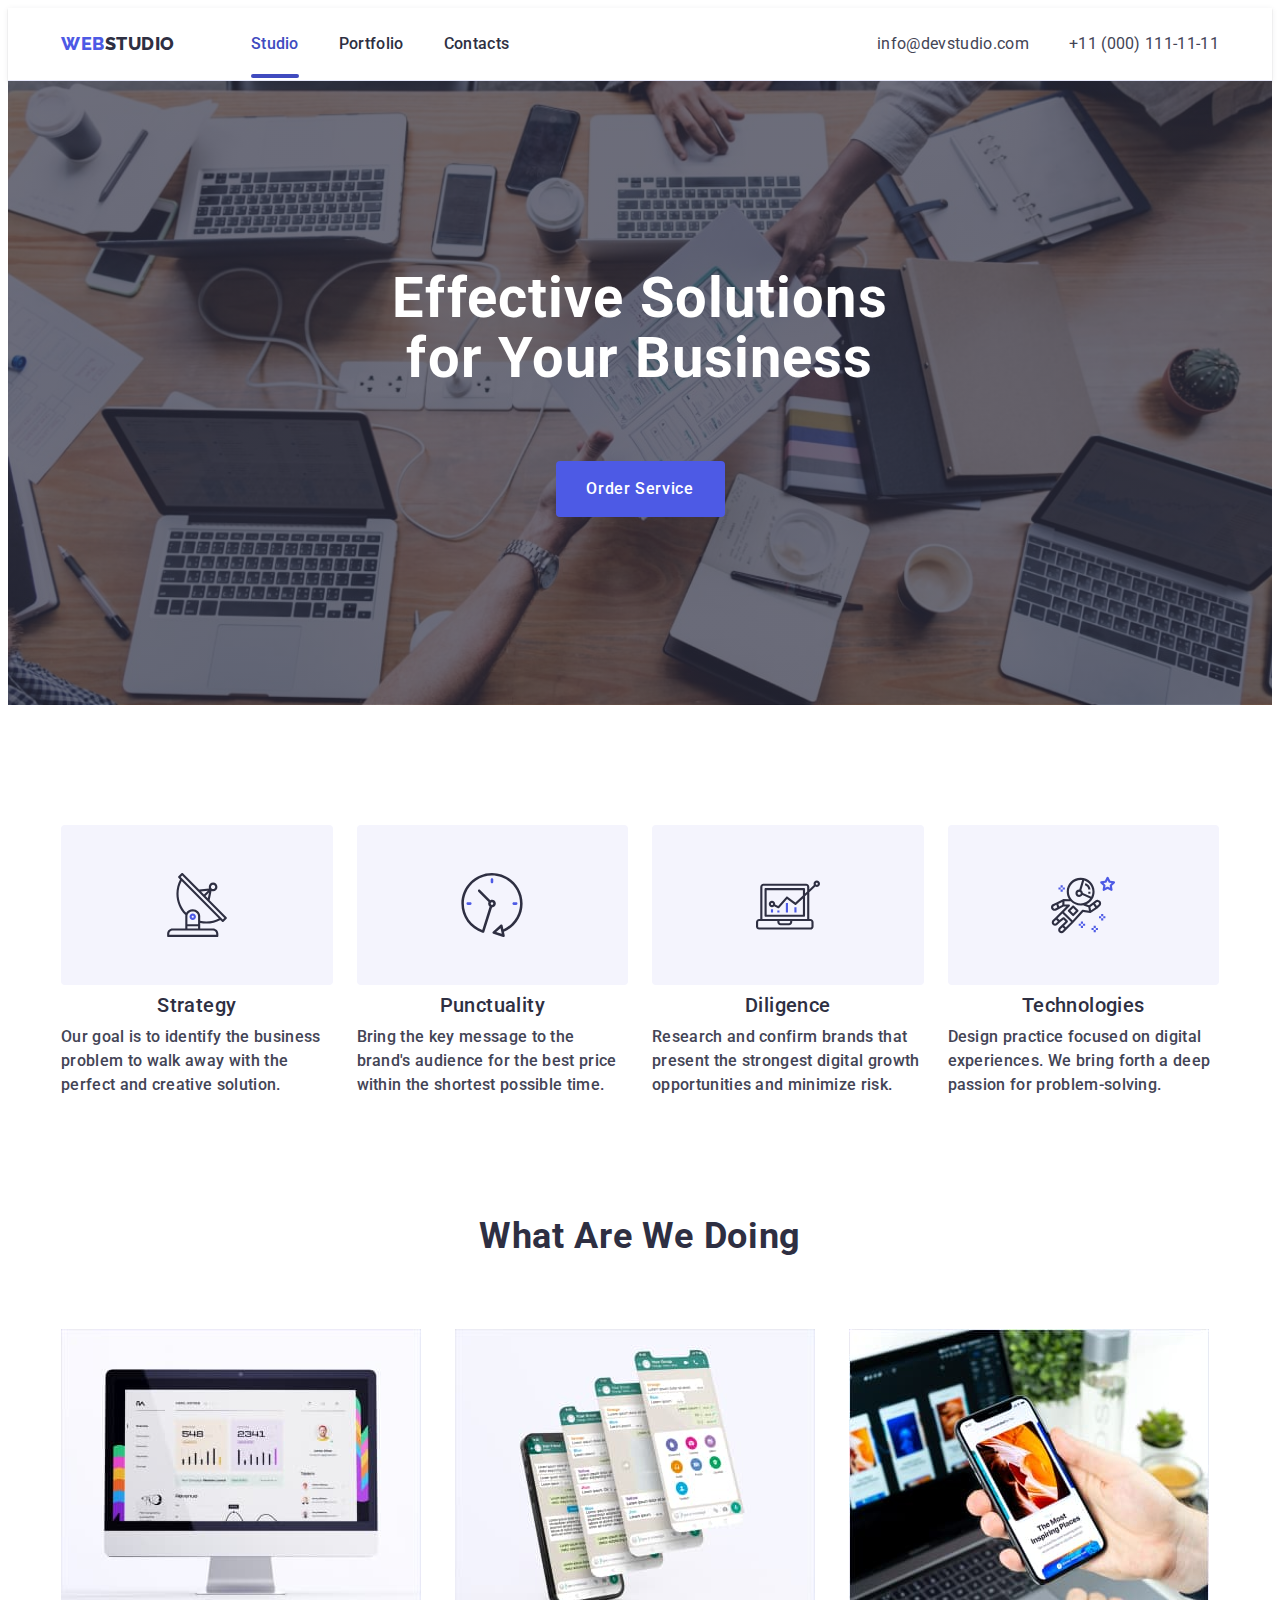
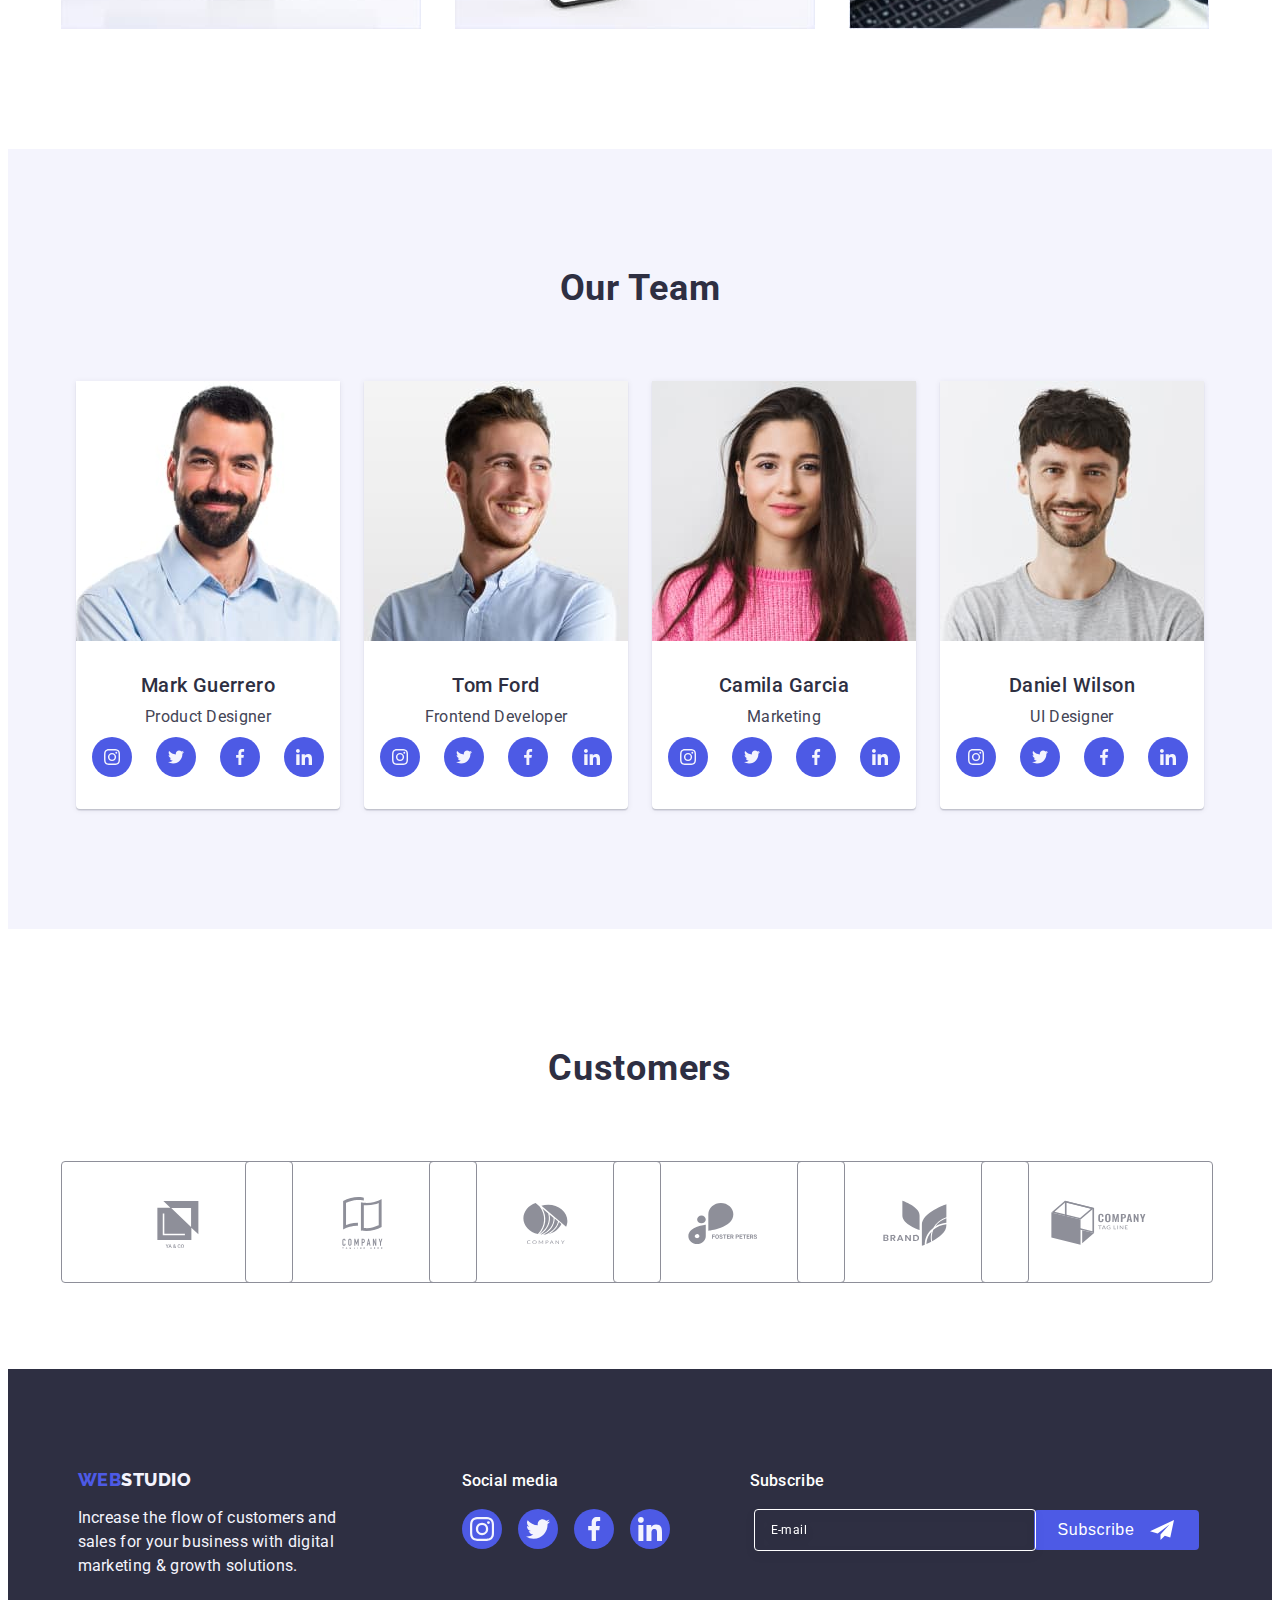
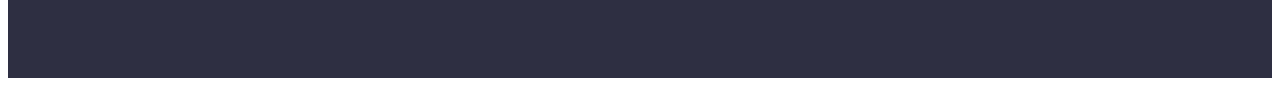
==== commit 02f78043: "hw-06-v1.03" ====
--- a/index.html
+++ b/index.html
@@ -29,13 +29,13 @@
     <link rel="stylesheet" href="./css/media.css" />
   </head>
   <body>
-    <!-- <header class="header">
+    <header class="header">
       <div class="container">
         <nav class="page-nav">
           <a class="logo link" href="./index.html" target="_self"
             >Web<span class="logo-web">Studio</span></a
           >
-          <ul class="list">
+          <ul class="header-menu list">
             <li>
               <a
                 class="nav-link link current-page"
@@ -55,7 +55,7 @@
           </ul>
         </nav>
 
-        <address class="address">
+        <address class="header-menu address">
           <ul class="list">
             <li>
               <a
@@ -75,17 +75,101 @@
             </li>
           </ul>
         </address>
+        <button type="button" class="mob-menu-btn" data-menu-open>
+          <svg class="icon" width="32" height="22">
+            <use href="./images/icons.svg#icon-mob-menu"></use>
+          </svg>
+        </button>
       </div>
-    </header> -->
+      <div class="mob-menu is-hidden" data-menu>
+        <button type="button" data-menu-close class="button-close">
+          <svg width="8" height="8">
+            <use href="./images/icons.svg#icon-close"></use>
+          </svg>
+        </button>
+        <ul class="mob-menu-list list">
+          <li>
+            <a
+              class="mob-menu-link link current-page"
+              href="./index.html"
+              target="_self"
+              >Studio</a
+            >
+          </li>
+          <li>
+            <a class="mob-menu-link link" href="./portfolio.html" target="_self"
+              >Portfolio</a
+            >
+          </li>
+          <li>
+            <a class="mob-menu-link link" href="">Contacts</a>
+          </li>
+        </ul>
+
+        <div>
+          <address class="mob-menu-address">
+            <ul class="mob-menu-address-list list">
+              <li>
+                <a
+                  class="mob-menu-address-number link"
+                  href="tel:+110001111111"
+                  target="_blank"
+                  >+11 (000) 111-11-11</a
+                >
+              </li>
+              <li>
+                <a
+                  class="mob-menu-address-email link"
+                  href="mailto:info@devstudio.com"
+                  target="_blank"
+                  >info@devstudio.com</a
+                >
+              </li>
+            </ul>
+          </address>
+          <ul class="mob-menu-soc-list list">
+            <li class="item">
+              <a href="" class="link">
+                <svg class="icon social-icon" width="24" height="24">
+                  <use href="./images/icons.svg#icon-instagram"></use>
+                </svg>
+              </a>
+            </li>
+            <li class="item">
+              <a href="" class="link">
+                <svg class="icon social-icon" width="24" height="24">
+                  <use href="./images/icons.svg#icon-twitter"></use>
+                </svg>
+              </a>
+            </li>
+            <li class="item">
+              <a href="" class="link">
+                <svg class="icon social-icon" width="24" height="24">
+                  <use href="./images/icons.svg#icon-facebook"></use>
+                </svg>
+              </a>
+            </li>
+            <li class="item">
+              <a href="" class="link">
+                <svg class="icon social-icon" width="24" height="24">
+                  <use href="./images/icons.svg#icon-linkedin"></use>
+                </svg>
+              </a>
+            </li>
+          </ul>
+        </div>
+      </div>
+    </header>
+
     <main>
-      <!-- <section class="hero">
+      <section class="hero">
         <div class="container">
           <h1 class="page-title">Effective Solutions for Your Business</h1>
           <button class="button" type="button" data-modal-open>
             Order Service
           </button>
         </div>
-      </section> -->
+      </section>
 
       <section class="section-two">
         <div class="container">
@@ -149,6 +233,10 @@
           <ul class="list">
             <li class="item">
               <img
+                srcset="
+                  ./images/rectangle-71.jpg    1x,
+                  ./images/rectangle-71-2x.jpg 2x
+                "
                 src="./images/rectangle-71.jpg"
                 alt="iMac"
                 width="360"
@@ -157,6 +245,10 @@
             </li>
             <li class="item">
               <img
+                srcset="
+                  ./images/rectangle-72.jpg    1x,
+                  ./images/rectangle-72-2x.jpg 2x
+                "
                 src="./images/rectangle-72.jpg"
                 alt="iPhone"
                 width="360"
@@ -165,6 +257,10 @@
             </li>
             <li class="item">
               <img
+                srcset="
+                  ./images/rectangle-73.jpg    1x,
+                  ./images/rectangle-73-2x.jpg 2x
+                "
                 src="./images/rectangle-73.jpg"
                 alt="Macbook and iPhone"
                 width="360"
@@ -181,6 +277,7 @@
           <ul class="list team-list">
             <li class="team-li">
               <img
+                srcset="./images/img.jpg 1x, ./images/img-2x.jpg 2x"
                 src="./images/img.jpg"
                 alt="photo Mark Guerrero"
                 width="264"
@@ -223,6 +320,7 @@
             </li>
             <li class="team-li">
               <img
+                srcset="./images/img-2.jpg 1x, ./images/img-2-2x.jpg 2x"
                 src="./images/img-2.jpg"
                 alt="photo Tom Ford"
                 width="264"
@@ -265,6 +363,7 @@
             </li>
             <li class="team-li">
               <img
+                srcset="./images/img-3.jpg 1x, ./images/img-3-2x.jpg 2x"
                 src="./images/img-3.jpg"
                 alt="photo Camila Garcia"
                 width="264"
@@ -307,6 +406,7 @@
             </li>
             <li class="team-li">
               <img
+                srcset="./images/img-4.jpg 1x, ./images/img-4-2x.jpg 2x"
                 src="./images/img-4.jpg"
                 alt="photo Daniel Wilson"
                 width="264"
@@ -470,7 +570,7 @@
       </div>
     </footer>
 
-    <!-- <div class="backdrop is-hidden" data-modal>
+    <div class="backdrop is-hidden" data-modal>
       <div class="modal">
         <button type="button" data-modal-close class="button-close">
           <svg width="8" height="8">
@@ -540,9 +640,10 @@
             </label>
           </div>
           <button type="submit" class="submit-btn">Send</button>
-        </form> 
+        </form>
       </div>
-    </div>-->
+    </div>
     <script src="./js/modal.js"></script>
+    <script src="./js/mobile-menu.js"></script>
   </body>
 </html>
--- a/css/styles.css
+++ b/css/styles.css
@@ -15,8 +15,6 @@
   font-family: "Roboto", sans-serif;
   color: #434455;
   background-color: #ffffff;
-  line-height: 1.5;
-  letter-spacing: 0.02em;
 }
 
 img {
@@ -41,6 +39,63 @@
   padding: 0 15px;
 }
 
+.list {
+  list-style: none;
+  padding: 0;
+  margin: 0;
+}
+
+.title {
+  color: var(--main-text-color);
+  font-size: 20px;
+  font-weight: 500;
+  line-height: 1.2;
+  letter-spacing: 0.02em;
+}
+
+.button {
+  font-family: "Roboto", sans-serif;
+  cursor: pointer;
+  font-size: 16px;
+  letter-spacing: 0.04em;
+  font-weight: 500;
+  line-height: 1.5;
+}
+
+.link {
+  text-decoration: none;
+}
+
+.link:hover,
+.link:focus {
+  text-decoration: underline;
+  color: var(--hover-link-color);
+}
+
+/* --------------Header---------- */
+
+.header {
+  border-bottom: 1px solid #e7e9fc;
+  box-shadow: 0px 2px 1px rgba(46, 47, 66, 0.08),
+    0px 1px 1px rgba(46, 47, 66, 0.16), 0px 1px 6px rgba(46, 47, 66, 0.08);
+}
+
+.header .container {
+  display: flex;
+  align-items: center;
+  justify-content: space-between;
+}
+
+.header-menu {
+  display: none;
+}
+
+.page-nav {
+  display: flex;
+  align-items: center;
+  padding: 24px 0;
+}
+
 .logo {
   font-family: "Raleway", sans-serif;
   font-weight: 800;
@@ -51,11 +106,103 @@
   color: var(--button-default-background);
 }
 
-.list {
-  list-style: none;
-  font-size: 16px;
+.mob-menu-btn {
+  display: flex;
+  justify-content: center;
+  align-items: center;
+  background-color: transparent;
+  border: none;
   padding: 0;
-  margin: 0;
+}
+
+.mob-menu-btn .icon {
+  stroke: #2e2f42;
+}
+
+.mob-menu {
+  display: flex;
+  flex-direction: column;
+  justify-content: space-between;
+  position: fixed;
+  width: 100vw;
+  height: 100vh;
+  top: 0;
+  z-index: 999;
+  padding: 80px 40px 40px;
+  background-color: var(--white-color);
+  box-shadow: 0px 1px 6px 0px rgba(46, 47, 66, 0.08),
+    0px 1px 1px 0px rgba(46, 47, 66, 0.16),
+    0px 2px 1px 0px rgba(46, 47, 66, 0.08);
+  transform: translateX(0);
+  transition: opacity 250ms cubic-bezier(0.4, 0, 0.2, 1),
+    visibility 250ms cubic-bezier(0.4, 0, 0.2, 1),
+    transform 250ms cubic-bezier(0.4, 0, 0.2, 1);
+}
+
+.mob-menu.is-hidden {
+  transform: translateX(-100%);
+}
+
+.mob-menu-list {
+  display: flex;
+  flex-direction: column;
+  gap: 40px;
+}
+
+.mob-menu-link {
+  color: var(--main-text-color);
+  font-size: 36px;
+  font-weight: 700;
+  line-height: 1.11;
+  letter-spacing: 0.02em;
+  text-transform: capitalize;
+}
+
+.mob-menu .current-page {
+  color: var(--button-hover-background);
+}
+
+.mob-menu-address-list {
+  font-style: normal;
+  display: flex;
+  flex-direction: column;
+  gap: 40px;
+}
+
+.mob-menu-address-number {
+  font-size: 36px;
+  font-weight: 700;
+  color: var(--button-default-background);
+  line-height: 1.11;
+  letter-spacing: 0.02em;
+}
+
+.mob-menu-address-email {
+  color: var(--address-link-color);
+  font-size: 20px;
+  font-weight: 500;
+  line-height: 1.2;
+  letter-spacing: 0.02em;
+}
+
+.mob-menu-address {
+  margin-bottom: 48px;
+}
+
+.mob-menu-soc-list {
+  display: flex;
+  flex-wrap: wrap;
+  gap: 56px;
+}
+
+.mob-menu-soc-list .link {
+  display: flex;
+  justify-content: center;
+  align-items: center;
+  width: 40px;
+  height: 40px;
+  background-color: var(--button-default-background);
+  border-radius: 50%;
 }
 
 .nav-link {
@@ -81,43 +228,18 @@
 }
 
 .address-link {
-  font-size: 16px;
-  line-height: 1.5;
+  font-size: 12px;
+  line-height: 1.16;
   letter-spacing: 0.02em;
   color: var(--address-link-color);
   transition: color 250ms cubic-bezier(0.4, 0, 0.2, 1);
 }
 
-.title {
-  color: var(--main-text-color);
-  font-size: 20px;
-  font-weight: 500;
-  line-height: 1.2;
-  letter-spacing: 0.02em;
-}
-
-.button {
-  font-family: "Roboto", sans-serif;
-  cursor: pointer;
-  font-size: 16px;
-  letter-spacing: 0.04em;
-  font-weight: 500;
-  line-height: 1.5;
-}
-
-.link {
-  text-decoration: none;
-}
-
-.link:hover,
-.link:focus {
-  text-decoration: underline;
-  color: var(--hover-link-color);
-}
-
 .address:hover {
   color: var(--hover-link-color);
 }
+
+/* -----------Section hero----------------- */
 
 .hero .button {
   color: white;
@@ -129,6 +251,50 @@
   transition: background-color 250ms cubic-bezier(0.4, 0, 0.2, 1);
 }
 
+.hero .container {
+  display: flex;
+  flex-direction: column;
+  align-items: center;
+  padding: 112px 54px;
+}
+
+.hero {
+  background-image: linear-gradient(
+      to bottom,
+      rgba(46, 47, 66, 0.7),
+      rgba(46, 47, 66, 0.7)
+    ),
+    url(../images/./bg-hero-mob-1x.jpg);
+  background-repeat: no-repeat;
+  background-size: cover;
+  background-position: center;
+  background-color: var(--main-text-color);
+}
+
+@media (min-device-pixel-ratio: 2),
+  (min-resolution: 192dpi),
+  (min-resolution: 2dppx) {
+  .hero {
+    background-image: linear-gradient(
+        to bottom,
+        rgba(46, 47, 66, 0.7),
+        rgba(46, 47, 66, 0.7)
+      ),
+      url(../images/./bg-hero-mob-2x.jpg);
+  }
+}
+
+.page-title {
+  font-size: 36px;
+  font-weight: 700;
+  line-height: 1.11;
+  text-align: center;
+  letter-spacing: 0.02em;
+  color: #ffffff;
+  max-width: 496px;
+  margin-bottom: 72px;
+}
+
 /* -----------Section two----------------- */
 
 .section-two .list {
@@ -172,31 +338,6 @@
   color: white;
 }
 
-.hero {
-  max-width: 1440px;
-  margin-left: auto;
-  margin-right: auto;
-  background-image: linear-gradient(
-      to bottom,
-      rgba(46, 47, 66, 0.7),
-      rgba(46, 47, 66, 0.7)
-    ),
-    url(../images/office.jpg);
-  background-repeat: no-repeat;
-  background-size: cover;
-  background-position: center;
-  background-color: var(--main-text-color);
-}
-
-.page-title {
-  font-size: 56px;
-  line-height: 1.07;
-  text-align: center;
-  letter-spacing: 0.02em;
-  color: #ffffff;
-  max-width: 496px;
-}
-
 .text {
   font-size: 16px;
   line-height: 1.5;
@@ -264,63 +405,17 @@
   margin-bottom: 8px;
 }
 
-.header {
-  border-bottom: 1px solid #e7e9fc;
-  box-shadow: 0px 2px 1px rgba(46, 47, 66, 0.08),
-    0px 1px 1px rgba(46, 47, 66, 0.16), 0px 1px 6px rgba(46, 47, 66, 0.08);
-}
-
-.header .container {
-  display: flex;
-  flex-direction: row;
-  justify-content: space-between;
-  align-items: center;
-  flex-wrap: nowrap;
-  gap: 50px;
-}
-
-.page-nav {
-  display: flex;
-  align-items: center;
-}
-
-.page-nav .list {
-  display: flex;
-  gap: 40px;
-  padding: 24px 0;
-  margin: 0 0;
-}
-
-.address .list {
-  display: flex;
-  gap: 40px;
-}
-
-.hero {
-  padding: 188px 0;
-}
-
-.hero .container {
-  display: flex;
-  flex-direction: column;
-  align-items: center;
-}
-
-.address {
-  flex-shrink: 0;
-}
+/* --------------Section Filter------------- */
 
 .section-filter {
-  padding: 96px 0 120px;
-}
-
-.section-filter .list {
-  justify-content: center;
+  padding: 48px 0;
+}
+
+.filter-buttons {
+  display: flex;
   flex-wrap: wrap;
-}
-
-.filter-buttons {
-  margin-bottom: 72px;
+  gap: 16px 24px;
+  margin-bottom: 48px;
 }
 
 .filter-buttons .button {
@@ -348,12 +443,19 @@
 }
 
 .filter-list {
-  column-gap: 24px;
-  row-gap: 48px;
+  display: flex;
+  flex-wrap: wrap;
+  gap: 48px;
+}
+
+.filter-list .overlay img {
+  width: 100%;
+  height: 100%;
 }
 
 .filter-list .item {
-  width: calc((100% - 48px) / 3);
+  /* width: calc((100% - 48px) / 3); */
+  max-width: 396px;
 }
 
 .filter-list .item-desc {
@@ -469,6 +571,8 @@
   transform: translateY(0%);
 }
 
+/* ------------------Modal------------------------ */
+
 .backdrop {
   position: fixed;
   background: rgba(46, 47, 66, 0.4);
@@ -492,16 +596,16 @@
   left: 50%;
   top: 50%;
   transform: translate(-50%, -50%);
-  width: 408px;
+  width: 91.5%;
+  max-width: 392px;
   min-height: 584px;
   box-shadow: 0px 1px 1px rgba(0, 0, 0, 0.14), 0px 1px 3px rgba(0, 0, 0, 0.12),
     0px 2px 1px rgba(0, 0, 0, 0.2);
   border-radius: 4px;
-  transition: transform 250ms cubic-bezier(0.4, 0, 0.2, 1);
   padding: 72px 24px 24px;
 }
 
-.modal .button-close {
+.button-close {
   display: flex;
   align-items: center;
   justify-content: center;
@@ -521,24 +625,24 @@
     border 250ms cubic-bezier(0.4, 0, 0.2, 1);
 }
 
-.modal .button-close:hover,
-.modal .button-close:focus {
+.button-close:hover,
+.button-close:focus {
   border: none;
   background-color: var(--ocean-color);
   fill: var(--white-color);
 }
 
-.modal .button-close svg {
+.button-close svg {
   fill: inherit;
   transition: fill 250ms cubic-bezier(0.4, 0, 0.2, 1);
 }
 
-.current-page {
+.page-nav .current-page {
   position: relative;
   color: #404bbf;
   transition: color 250ms cubic-bezier(0.4, 0, 0.2, 1);
 }
-.current-page::after {
+.page-nav .current-page::after {
   content: "";
   height: 4px;
   width: 100%;
--- a/css/media.css
+++ b/css/media.css
@@ -1,4 +1,4 @@
-@media screen and (min-width: 428px) {
+@media screen and (min-width: 428px) and (max-width: 767px) {
   .container {
     max-width: 428px;
   }
@@ -10,9 +10,63 @@
   }
 }
 
-@media screen and (min-width: 768px) {
+@media screen and (min-width: 768px) and (max-width: 1157px) {
   .container {
     max-width: 768px;
+  }
+
+  /* ---------------Header------------------- */
+
+  .mob-menu-btn {
+    display: none;
+  }
+
+  .header-menu {
+    display: flex;
+    gap: 40px;
+  }
+
+  .page-nav {
+    gap: 120px;
+  }
+
+  .address .list {
+    display: flex;
+    flex-direction: column;
+    gap: 12px;
+  }
+
+  /* -----------Section hero----------------- */
+
+  .hero {
+    background-image: linear-gradient(
+        to bottom,
+        rgba(46, 47, 66, 0.7),
+        rgba(46, 47, 66, 0.7)
+      ),
+      url(../images/./bg-hero-tab-1x.jpg);
+  }
+
+  @media (min-device-pixel-ratio: 2),
+    (min-resolution: 192dpi),
+    (min-resolution: 2dppx) {
+    .hero {
+      background-image: linear-gradient(
+          to bottom,
+          rgba(46, 47, 66, 0.7),
+          rgba(46, 47, 66, 0.7)
+        ),
+        url(../images/./bg-hero-tab-2x.jpg);
+    }
+  }
+
+  .hero .container {
+    padding: 112px 0;
+  }
+
+  .page-title {
+    font-size: 56px;
+    line-height: 1.07;
   }
 
   /* -----------Section two----------------- */
@@ -65,7 +119,7 @@
 
   .footer .container {
     justify-content: left;
-    padding: 108px;
+    padding: 96px 15px;
   }
 
   .footer-form {
@@ -80,11 +134,97 @@
   .footer-title {
     text-align: left;
   }
+
+  /* ------------------Modal------------------------ */
+
+  .modal {
+    max-width: 408px;
+  }
+
+  /* ----------------Section Filter------------------ */
+
+  .section-filter {
+    padding: 64px 0 96px;
+  }
+
+  .filter-buttons {
+    justify-content: center;
+    margin-bottom: 64px;
+  }
+
+  .filter-list {
+    gap: 72px 24px;
+  }
+
+  .filter-list .item {
+    width: calc((100% - 24px) / 2);
+  }
 }
 
 @media screen and (min-width: 1158px) {
   .container {
     max-width: 1158px;
+  }
+
+  /* ---------------Header------------------- */
+
+  .mob-menu-btn {
+    display: none;
+  }
+
+  .header-menu {
+    display: flex;
+    gap: 40px;
+  }
+
+  .page-nav {
+    gap: 76px;
+  }
+
+  .address .list {
+    display: flex;
+    gap: 40px;
+  }
+
+  .address-link {
+    font-size: 16px;
+    line-height: 1.5;
+  }
+
+  /* -----------Section hero----------------- */
+
+  .hero {
+    background-image: linear-gradient(
+        to bottom,
+        rgba(46, 47, 66, 0.7),
+        rgba(46, 47, 66, 0.7)
+      ),
+      url(../images/./bg-hero-desk-1x.jpg);
+
+    max-width: 1440px;
+    margin: 0 auto;
+  }
+
+  @media (min-device-pixel-ratio: 2),
+    (min-resolution: 192dpi),
+    (min-resolution: 2dppx) {
+    .hero {
+      background-image: linear-gradient(
+          to bottom,
+          rgba(46, 47, 66, 0.7),
+          rgba(46, 47, 66, 0.7)
+        ),
+        url(../images/./bg-hero-desk-2x.jpg);
+    }
+  }
+
+  .hero .container {
+    padding: 188px 0;
+  }
+
+  .page-title {
+    font-size: 56px;
+    line-height: 1.07;
   }
 
   /* -----------Section two----------------- */
@@ -173,4 +313,45 @@
   .footer-social-div {
     margin-right: 80px;
   }
+
+  .footer-input-label {
+    max-width: 264px;
+  }
+
+  .footer-subscribe-label {
+    text-align: left;
+  }
+
+  .footer-logo-div {
+    align-items: start;
+  }
+
+  .footer-title {
+    text-align: left;
+  }
+
+  /* ------------------Modal------------------------ */
+
+  .modal {
+    max-width: 408px;
+  }
+
+  /* ----------------Section Filter------------------ */
+
+  .section-filter {
+    padding: 100px 0 120px;
+  }
+
+  .filter-buttons {
+    justify-content: center;
+    margin-bottom: 72px;
+  }
+
+  .filter-list {
+    gap: 48px 24px;
+  }
+
+  .filter-list .item {
+    width: calc((100% - 48px) / 3);
+  }
 }
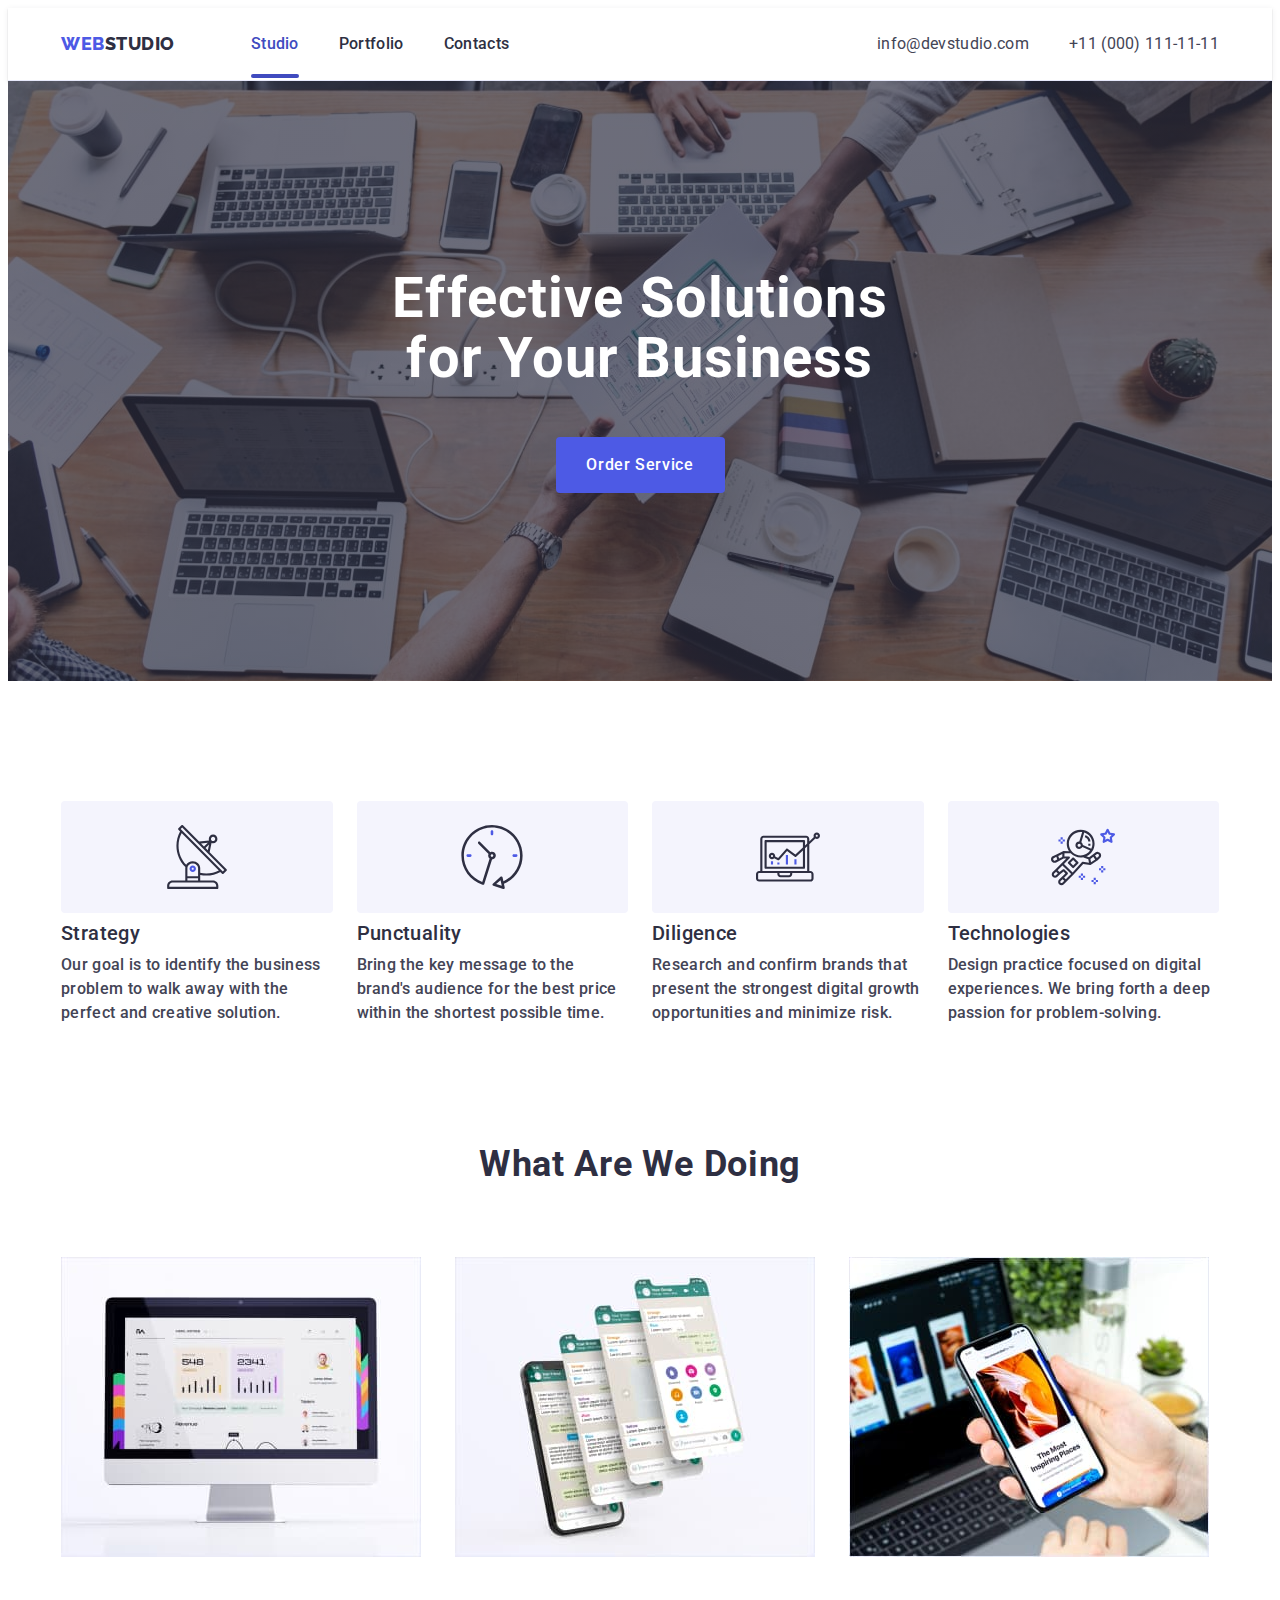
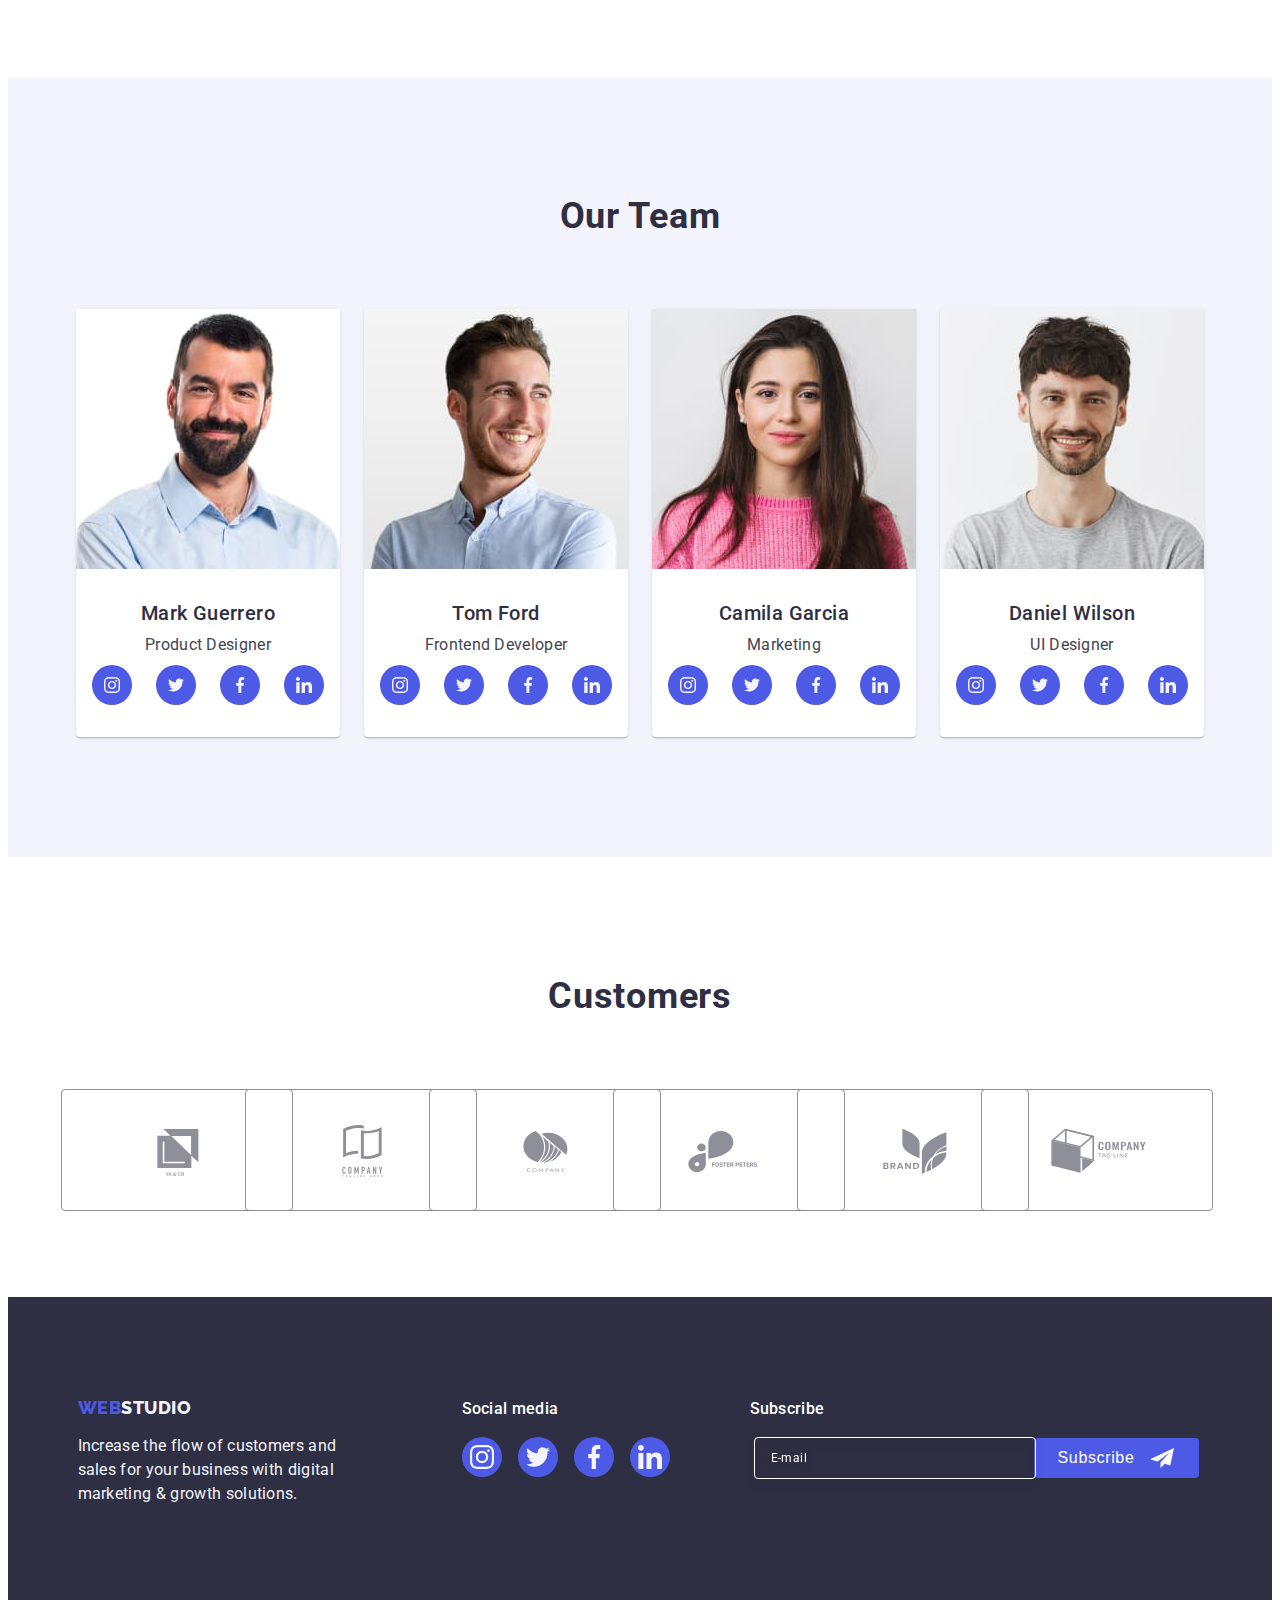
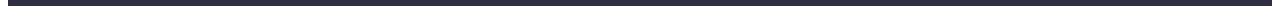
==== commit 0f26a97e: "hw-06-v1.13" ====
--- a/index.html
+++ b/index.html
@@ -57,7 +57,7 @@
 
         <address class="header-menu address">
           <ul class="list">
-            <li>
+            <li class="item">
               <a
                 class="address-link link"
                 href="mailto:info@devstudio.com"
@@ -65,7 +65,7 @@
                 >info@devstudio.com</a
               >
             </li>
-            <li>
+            <li class="item">
               <a
                 class="address-link link"
                 href="tel:+110001111111"
--- a/css/styles.css
+++ b/css/styles.css
@@ -33,10 +33,8 @@
 }
 
 .container {
-  width: 100%;
-  max-width: 1158px;
   margin: 0 auto;
-  padding: 0 15px;
+  padding: 0 16px;
 }
 
 .list {
@@ -84,6 +82,7 @@
   display: flex;
   align-items: center;
   justify-content: space-between;
+  padding: 24px 15px;
 }
 
 .header-menu {
@@ -93,7 +92,22 @@
 .page-nav {
   display: flex;
   align-items: center;
-  padding: 24px 0;
+}
+
+.page-nav .current-page {
+  position: relative;
+  color: #404bbf;
+  transition: color 250ms cubic-bezier(0.4, 0, 0.2, 1);
+}
+.page-nav .current-page::after {
+  content: "";
+  height: 4px;
+  width: 100%;
+  bottom: -1px;
+  left: 0;
+  background-color: #404bbf;
+  border-radius: 2px;
+  position: absolute;
 }
 
 .logo {
@@ -105,6 +119,42 @@
   text-transform: uppercase;
   color: var(--button-default-background);
 }
+
+.nav-link {
+  font-weight: 500;
+  font-size: 16px;
+  line-height: 1.5;
+  letter-spacing: 0.02em;
+  color: var(--main-text-color);
+  padding: 24px 0;
+}
+
+.nav-link:hover,
+.nav-link:focus {
+  color: var(--hover-link-color);
+}
+
+.logo-web {
+  color: var(--main-text-color);
+}
+
+.address {
+  font-style: normal;
+}
+
+.address-link {
+  font-size: 12px;
+  line-height: 1.16;
+  letter-spacing: 0.02em;
+  color: var(--address-link-color);
+  transition: color 250ms cubic-bezier(0.4, 0, 0.2, 1);
+}
+
+.address:hover {
+  color: var(--hover-link-color);
+}
+
+/* --------------Mobile Menu--------------- */
 
 .mob-menu-btn {
   display: flex;
@@ -205,40 +255,6 @@
   border-radius: 50%;
 }
 
-.nav-link {
-  font-weight: 500;
-  font-size: 16px;
-  line-height: 1.5;
-  letter-spacing: 0.02em;
-  color: var(--main-text-color);
-  padding: 24px 0;
-}
-
-.nav-link:hover,
-.nav-link:focus {
-  color: var(--hover-link-color);
-}
-
-.logo-web {
-  color: var(--main-text-color);
-}
-
-.address {
-  font-style: normal;
-}
-
-.address-link {
-  font-size: 12px;
-  line-height: 1.16;
-  letter-spacing: 0.02em;
-  color: var(--address-link-color);
-  transition: color 250ms cubic-bezier(0.4, 0, 0.2, 1);
-}
-
-.address:hover {
-  color: var(--hover-link-color);
-}
-
 /* -----------Section hero----------------- */
 
 .hero .button {
@@ -313,7 +329,6 @@
   margin: 0 auto 8px;
   font-weight: 700;
   line-height: 1.11;
-  letter-spacing: 0.72px;
   text-transform: capitalize;
 }
 
@@ -454,7 +469,6 @@
 }
 
 .filter-list .item {
-  /* width: calc((100% - 48px) / 3); */
   max-width: 396px;
 }
 
@@ -637,188 +651,6 @@
   transition: fill 250ms cubic-bezier(0.4, 0, 0.2, 1);
 }
 
-.page-nav .current-page {
-  position: relative;
-  color: #404bbf;
-  transition: color 250ms cubic-bezier(0.4, 0, 0.2, 1);
-}
-.page-nav .current-page::after {
-  content: "";
-  height: 4px;
-  width: 100%;
-  bottom: -1px;
-  left: 0;
-  background-color: #404bbf;
-  border-radius: 2px;
-  position: absolute;
-}
-
-/*---------------Footer------------------*/
-
-.footer {
-  background-color: var(--main-text-color);
-}
-
-.footer .container {
-  display: flex;
-  flex-wrap: wrap;
-  gap: 72px 24px;
-  padding: 96px 15px;
-  align-items: baseline;
-  justify-content: center;
-}
-
-.footer-title {
-  font-weight: 500;
-  font-size: 16px;
-  line-height: 1.5;
-  color: #f4f4fd;
-  letter-spacing: 0.02em;
-  color: var(--white-color);
-  margin-bottom: 16px;
-  margin-top: 0;
-  text-align: center;
-}
-
-.footer .list {
-  display: flex;
-  gap: 16px;
-}
-
-.footer-logo-div {
-  display: flex;
-  justify-content: center;
-  flex-direction: column;
-  align-items: center;
-}
-
-.footer-logo-div .link {
-  display: inline-block;
-  margin-bottom: 16px;
-}
-
-.footer .logo-web {
-  color: #f4f4fd;
-}
-
-.footer-logo-div .text {
-  max-width: 264px;
-  color: #f4f4fd;
-  margin: 0 0;
-}
-
-.footer-social-div .item {
-  width: 40px;
-  height: 40px;
-}
-
-.footer-social-div .link {
-  width: 100%;
-  height: 100%;
-  background-color: var(--button-default-background);
-  border-radius: 50%;
-  display: flex;
-  justify-content: center;
-  align-items: center;
-  transition: background-color 250ms cubic-bezier(0.4, 0, 0.2, 1);
-}
-
-.footer-social-div .link:hover,
-.footer-social-div .link:focus {
-  background-color: #31d0aa;
-}
-
-.footer-form {
-  display: flex;
-  flex-wrap: wrap;
-  align-items: center;
-  justify-content: center;
-  gap: 16px;
-}
-
-input,
-textarea {
-  font-family: inherit;
-  border: none;
-  margin: 0;
-  padding: 0;
-}
-
-.footer-subscribe-div {
-  width: 100%;
-}
-
-.footer-input-label {
-  width: 100%;
-}
-
-.footer-input {
-  width: 100%;
-  height: 40px;
-  border-radius: 4px;
-  border: 1px solid #ffffff;
-  opacity: 0.3;
-  background-color: transparent;
-  padding-left: 16px;
-  color: var(--white-color);
-  outline: none;
-  font-size: 12px;
-  line-height: 1.5;
-  letter-spacing: 0.04em;
-  filter: drop-shadow(0px 4px 4px rgba(0, 0, 0, 0.15));
-  transition: border-color 250ms cubic-bezier(0.4, 0, 0.2, 1);
-}
-
-.footer-input:focus-within {
-  border-color: var(--button-default-background);
-}
-
-.footer-input::placeholder {
-  color: var(--white-color);
-  font-style: normal;
-  font-weight: 400;
-  font-size: 12px;
-  line-height: 24px;
-  letter-spacing: 0.04em;
-}
-
-.subscribe-button {
-  min-width: 165px;
-  height: 40px;
-  display: flex;
-  align-items: center;
-  justify-content: center;
-  letter-spacing: 0.04em;
-  color: var(--white-color);
-  background-color: var(--button-default-background);
-  border-radius: 4px;
-  border: none;
-  fill: currentColor;
-  cursor: pointer;
-  font-size: 16px;
-  font-weight: 500;
-  line-height: 1.5;
-  transition: background-color 250ms cubic-bezier(0.4, 0, 0.2, 1);
-}
-
-.subscribe-button:is(:hover, :focus) {
-  background-color: var(--button-hover-background);
-}
-
-.footer-subscribe-label {
-  margin: 0 0 16px 0;
-  font-weight: 500;
-  font-size: 16px;
-  line-height: 24px;
-  letter-spacing: 0.02em;
-  color: #ffffff;
-  text-align: center;
-}
-
-.subscribe-button-icon {
-  margin-left: 16px;
-}
-
 .modal-label {
   font-weight: 500;
   font-size: 16px;
@@ -828,13 +660,6 @@
   color: var(--main-text-color);
   margin-bottom: 16px;
 }
-
-/* .modal-form {
-  display: flex;
-  flex-direction: column;
-  align-items: stretch;
-  gap: 8px;
-} */
 
 .label-input {
   display: block;
@@ -957,10 +782,6 @@
   fill: transparent;
 }
 
-/* .icon-check {
-  fill: transparent;
-} */
-
 .modal-form .checkbox:checked + .label-policy .custom-checkbox {
   background-color: var(--ocean-color);
   border: none;
@@ -996,3 +817,169 @@
 .modal-textarea-container {
   margin-bottom: 16px;
 }
+
+/*---------------Footer------------------*/
+
+.footer {
+  background-color: var(--main-text-color);
+}
+
+.footer .container {
+  display: flex;
+  flex-wrap: wrap;
+  gap: 72px 24px;
+  padding: 96px 15px;
+  align-items: baseline;
+  justify-content: center;
+}
+
+.footer-title {
+  font-weight: 500;
+  font-size: 16px;
+  line-height: 1.5;
+  color: #f4f4fd;
+  letter-spacing: 0.02em;
+  color: var(--white-color);
+  margin-bottom: 16px;
+  margin-top: 0;
+  text-align: center;
+}
+
+.footer .list {
+  display: flex;
+  gap: 16px;
+}
+
+.footer-logo-div {
+  display: flex;
+  justify-content: center;
+  flex-direction: column;
+  align-items: center;
+}
+
+.footer-logo-div .link {
+  display: inline-block;
+  margin-bottom: 16px;
+}
+
+.footer .logo-web {
+  color: #f4f4fd;
+}
+
+.footer-logo-div .text {
+  max-width: 264px;
+  color: #f4f4fd;
+  margin: 0 0;
+}
+
+.footer-social-div .item {
+  width: 40px;
+  height: 40px;
+}
+
+.footer-social-div .link {
+  width: 100%;
+  height: 100%;
+  background-color: var(--button-default-background);
+  border-radius: 50%;
+  display: flex;
+  justify-content: center;
+  align-items: center;
+  transition: background-color 250ms cubic-bezier(0.4, 0, 0.2, 1);
+}
+
+.footer-social-div .link:hover,
+.footer-social-div .link:focus {
+  background-color: #31d0aa;
+}
+
+.footer-form {
+  display: flex;
+  flex-wrap: wrap;
+  align-items: center;
+  justify-content: center;
+  gap: 16px;
+}
+
+input,
+textarea {
+  font-family: inherit;
+  border: none;
+  margin: 0;
+  padding: 0;
+}
+
+.footer-subscribe-div {
+  width: 100%;
+}
+
+.footer-input-label {
+  width: 100%;
+}
+
+.footer-input {
+  width: 100%;
+  height: 40px;
+  border-radius: 4px;
+  border: 1px solid #ffffff;
+  opacity: 0.3;
+  background-color: transparent;
+  padding-left: 16px;
+  color: var(--white-color);
+  outline: none;
+  font-size: 12px;
+  line-height: 1.5;
+  letter-spacing: 0.04em;
+  filter: drop-shadow(0px 4px 4px rgba(0, 0, 0, 0.15));
+  transition: border-color 250ms cubic-bezier(0.4, 0, 0.2, 1);
+}
+
+.footer-input:focus-within {
+  border-color: var(--button-default-background);
+}
+
+.footer-input::placeholder {
+  color: var(--white-color);
+  font-style: normal;
+  font-weight: 400;
+  font-size: 12px;
+  line-height: 24px;
+  letter-spacing: 0.04em;
+}
+
+.subscribe-button {
+  min-width: 165px;
+  height: 40px;
+  display: flex;
+  align-items: center;
+  justify-content: center;
+  letter-spacing: 0.04em;
+  color: var(--white-color);
+  background-color: var(--button-default-background);
+  border-radius: 4px;
+  border: none;
+  fill: currentColor;
+  cursor: pointer;
+  font-size: 16px;
+  font-weight: 500;
+  line-height: 1.5;
+  transition: background-color 250ms cubic-bezier(0.4, 0, 0.2, 1);
+}
+
+.subscribe-button:is(:hover, :focus) {
+  background-color: var(--button-hover-background);
+}
+
+.footer-subscribe-label {
+  margin: 0 0 16px 0;
+  font-weight: 500;
+  font-size: 16px;
+  line-height: 24px;
+  letter-spacing: 0.02em;
+  color: #ffffff;
+  text-align: center;
+}
+
+.subscribe-button-icon {
+  margin-left: 16px;
+}
--- a/css/media.css
+++ b/css/media.css
@@ -17,6 +17,10 @@
 
   /* ---------------Header------------------- */
 
+  .header .container {
+    padding: 16px;
+  }
+
   .mob-menu-btn {
     display: none;
   }
@@ -28,6 +32,10 @@
 
   .page-nav {
     gap: 120px;
+  }
+
+  .address .item {
+    font-size: 12px;
   }
 
   .address .list {
@@ -67,6 +75,7 @@
   .page-title {
     font-size: 56px;
     line-height: 1.07;
+    margin-bottom: 36px;
   }
 
   /* -----------Section two----------------- */
@@ -119,7 +128,7 @@
 
   .footer .container {
     justify-content: left;
-    padding: 96px 15px;
+    padding: 96px 108px;
   }
 
   .footer-form {
@@ -170,6 +179,10 @@
 
   .mob-menu-btn {
     display: none;
+  }
+
+  .header .container {
+    padding: 24px 16px;
   }
 
   .header-menu {
@@ -225,6 +238,7 @@
   .page-title {
     font-size: 56px;
     line-height: 1.07;
+    margin-bottom: 48px;
   }
 
   /* -----------Section two----------------- */
@@ -242,17 +256,16 @@
     justify-content: center;
     align-items: center;
     background: #f4f4fd;
-    height: 112px;
     border-radius: 4px;
     padding: 24px 0;
     margin-bottom: 8px;
   }
 
   .section-two .item .title {
+    text-align: left;
     font-size: 20px;
+    font-weight: 500;
     line-height: 1.2;
-    letter-spacing: 0.4px;
-    font-weight: 500;
   }
 
   /* -----------Section three----------------- */
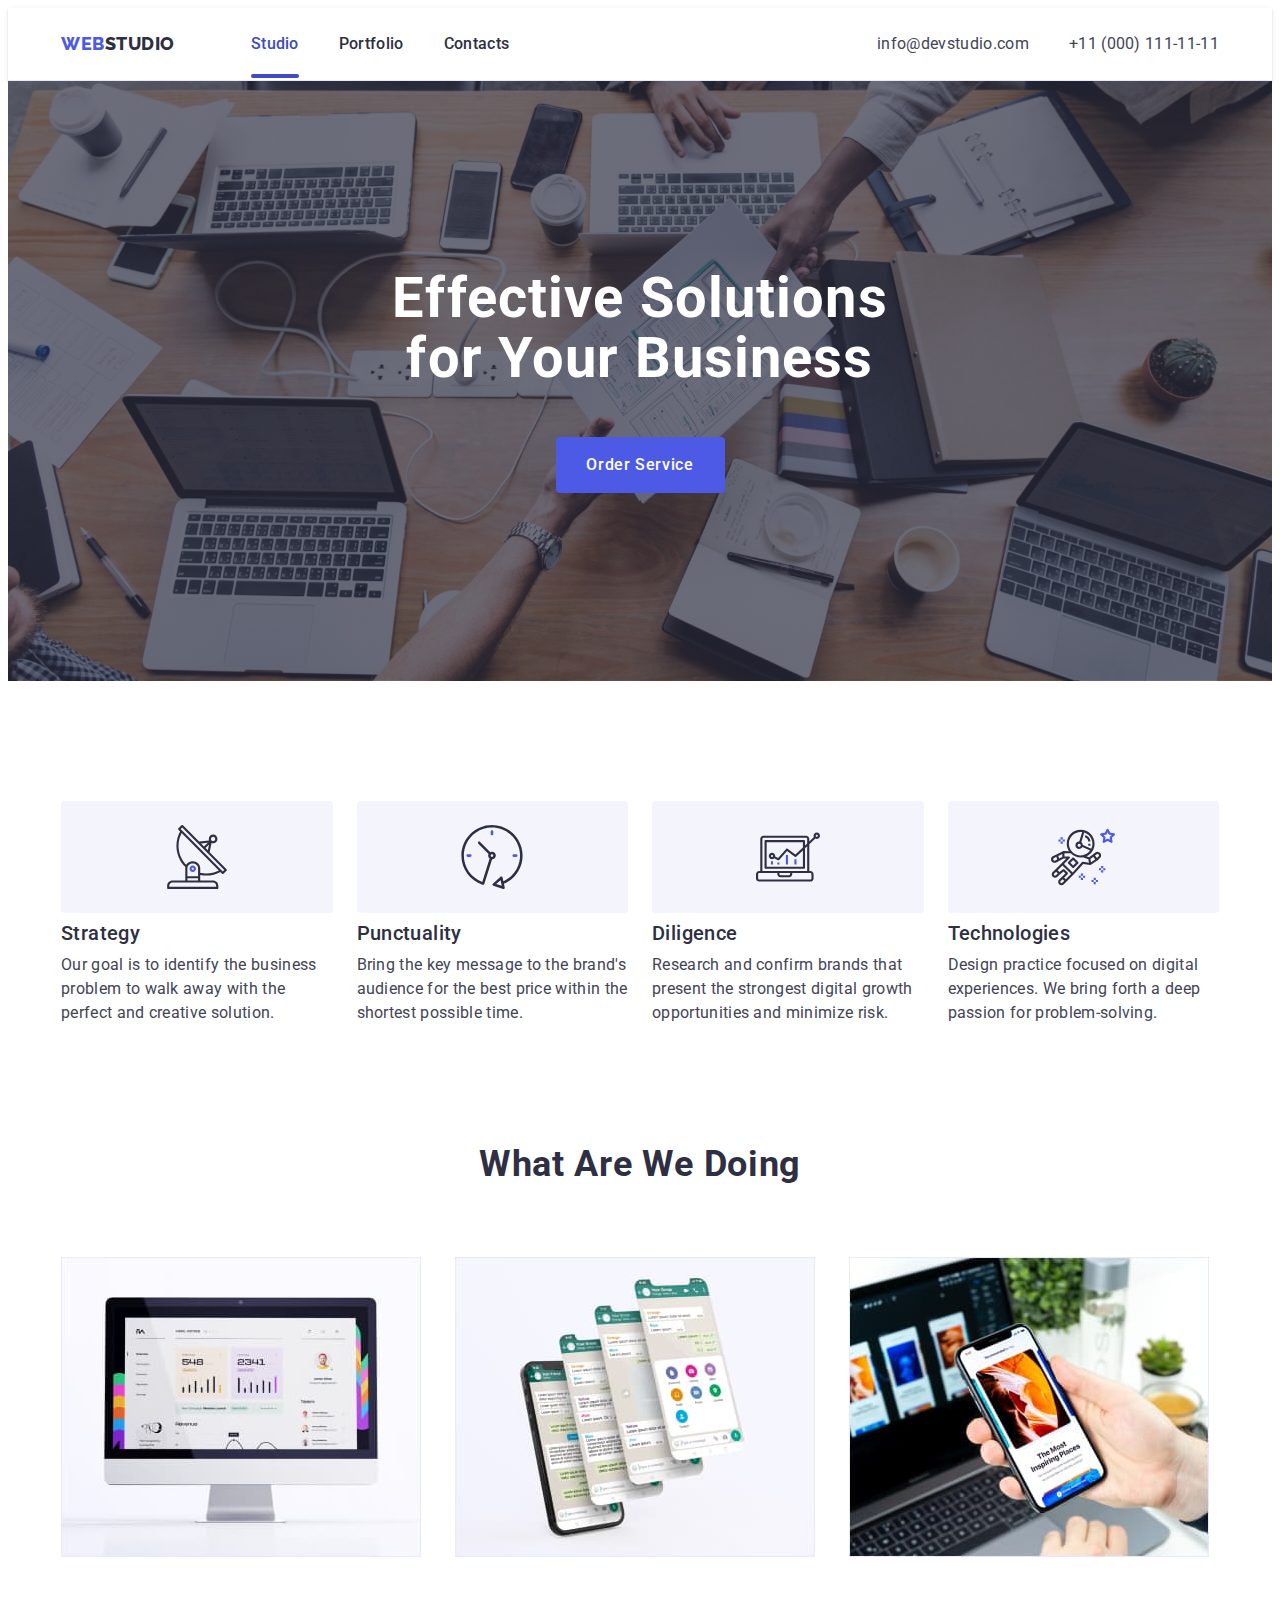
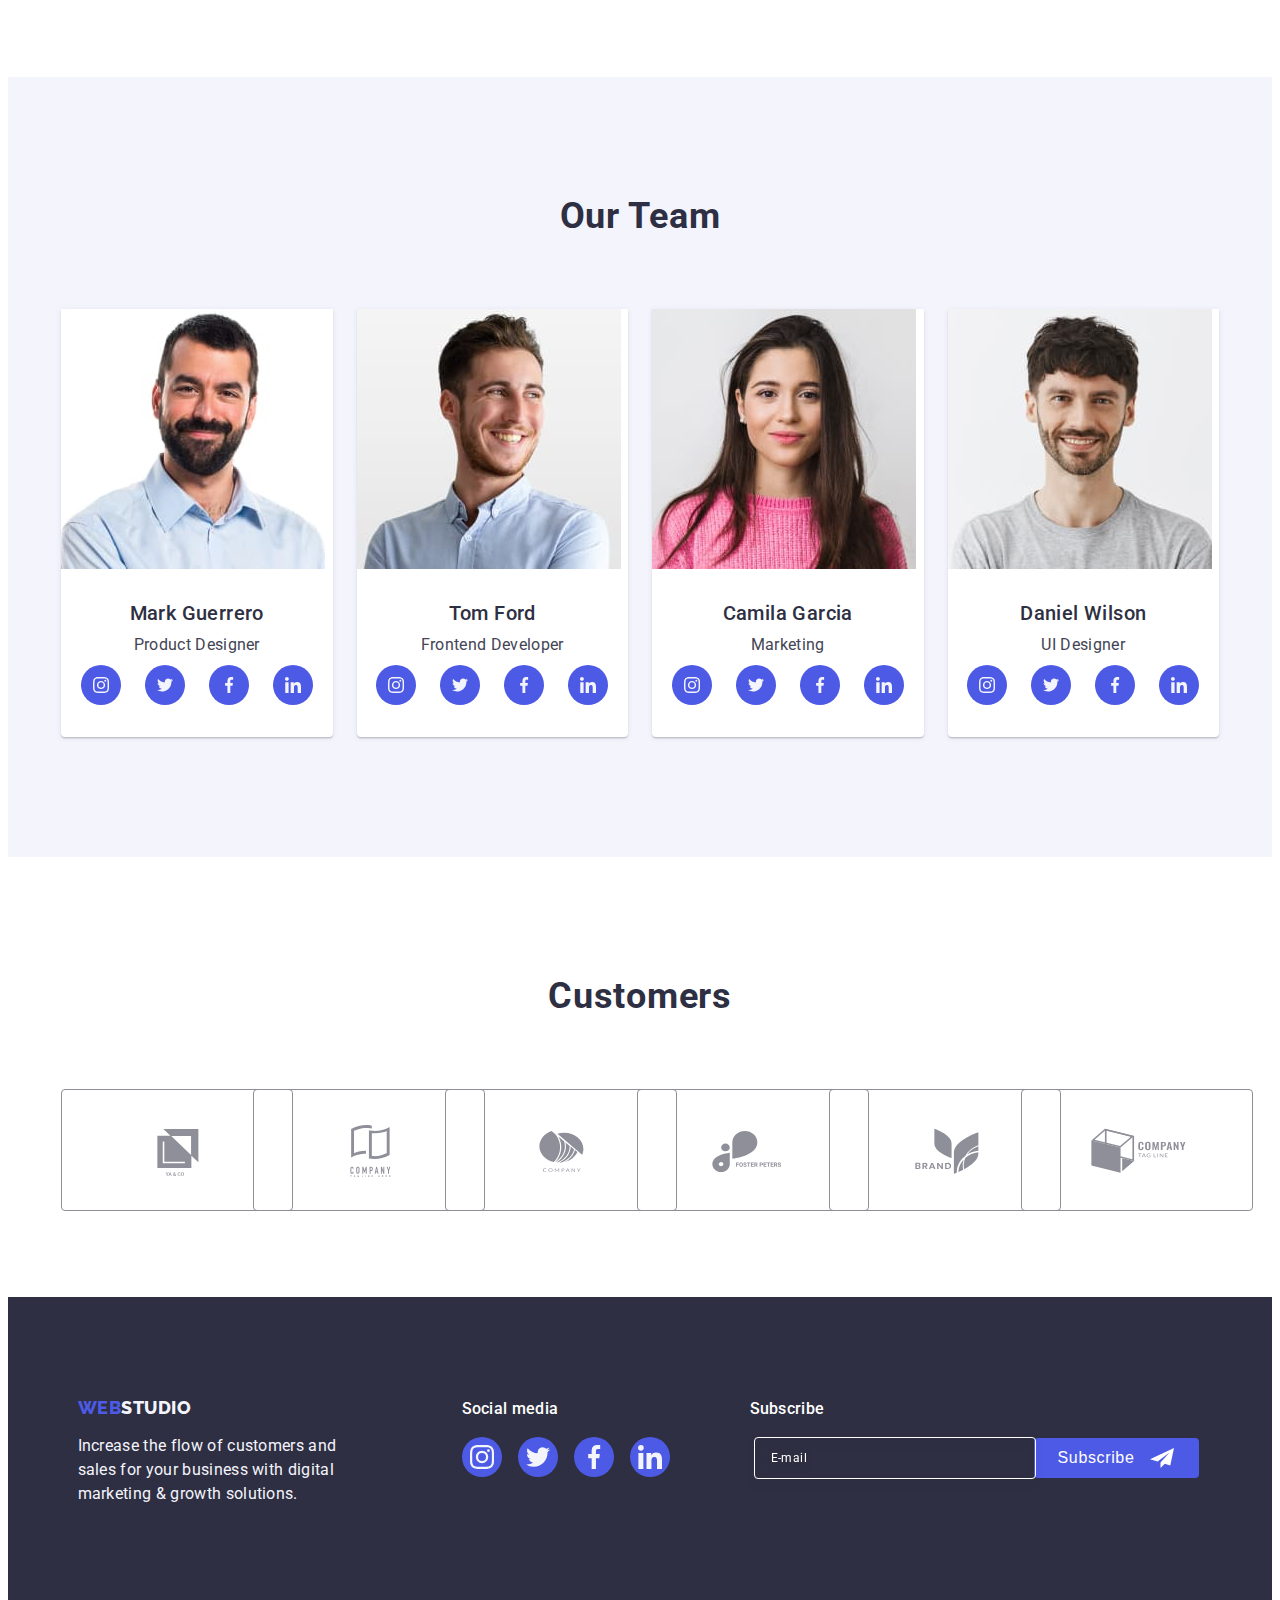
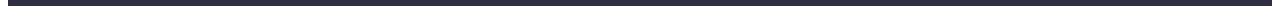
==== commit f459d061: "hw-06-v1.14" ====
--- a/index.html
+++ b/index.html
@@ -6,16 +6,9 @@
     <title>Web Studio</title>
     <meta name="viewport" content="width=device-width, initial-scale=1.0" />
     <link rel="preconnect" href="https://fonts.googleapis.com" />
-    <link rel="preconnect" href="https://fonts.gstatic.com" />
-    <link rel="preconnect" href="https://fonts.gstatic.com" />
-    <link
-      href="https://fonts.googleapis.com/css2?family=Roboto:wght@400;700&display=swap"
-      rel="stylesheet"
-    />
-    <link rel="preconnect" href="https://fonts.googleapis.com" />
     <link rel="preconnect" href="https://fonts.gstatic.com" crossorigin />
     <link
-      href="https://fonts.googleapis.com/css2?family=Raleway:wght@400;700&display=swap"
+      href="https://fonts.googleapis.com/css2?family=Raleway:wght@400;700&family=Roboto:wght@400;500;700&display=swap"
       rel="stylesheet"
     />
     <link
--- a/css/styles.css
+++ b/css/styles.css
@@ -19,6 +19,8 @@
 
 img {
   display: block;
+  max-width: 100%;
+  height: auto;
 }
 
 h1,
@@ -175,7 +177,8 @@
   justify-content: space-between;
   position: fixed;
   width: 100vw;
-  height: 100vh;
+  height: 100%;
+  overflow-y: auto;
   top: 0;
   z-index: 999;
   padding: 80px 40px 40px;
@@ -197,6 +200,7 @@
   display: flex;
   flex-direction: column;
   gap: 40px;
+  margin-bottom: 40px;
 }
 
 .mob-menu-link {
@@ -242,7 +246,7 @@
 .mob-menu-soc-list {
   display: flex;
   flex-wrap: wrap;
-  gap: 56px;
+  gap: 24px 56px;
 }
 
 .mob-menu-soc-list .link {
@@ -333,8 +337,10 @@
 }
 
 .section-two .item .text {
+  font-size: 16px;
+  font-family: Roboto;
+  line-height: 1.5;
   font-weight: 500;
-  line-height: 1.5;
 }
 
 .section-two .icon-div {
@@ -400,7 +406,6 @@
 
 .team-li {
   background-color: #ffffff;
-  /* width: calc((100% - 72px) / 4); */
   border-radius: 0px 0px 4px 4px;
   box-shadow: 0px 1px 6px rgba(46, 47, 66, 0.08),
     0px 1px 1px rgba(46, 47, 66, 0.16), 0px 2px 1px rgba(46, 47, 66, 0.08);
--- a/css/media.css
+++ b/css/media.css
@@ -88,14 +88,6 @@
     text-align: left;
   }
 
-  .section-two .list .text {
-    font-size: 16px;
-    font-family: Roboto;
-    font-weight: 500;
-    line-height: 24px;
-    letter-spacing: 0.32px;
-  }
-
   /* -----------Section four----------------- */
 
   .section-four .team-list {
@@ -268,6 +260,10 @@
     line-height: 1.2;
   }
 
+  .section-two .list .text {
+    font-weight: 400;
+  }
+
   /* -----------Section three----------------- */
 
   .section-three {
@@ -290,7 +286,19 @@
     padding: 120px 0;
   }
 
+  .section-four .team-list {
+    gap: 24px;
+  }
+
+  .team-li {
+    width: calc((100% - 72px) / 4);
+  }
+
   /* -----------Section five----------------- */
+
+  .section-five .list {
+    gap: 24px;
+  }
 
   .section-five {
     padding: 120px 0;
